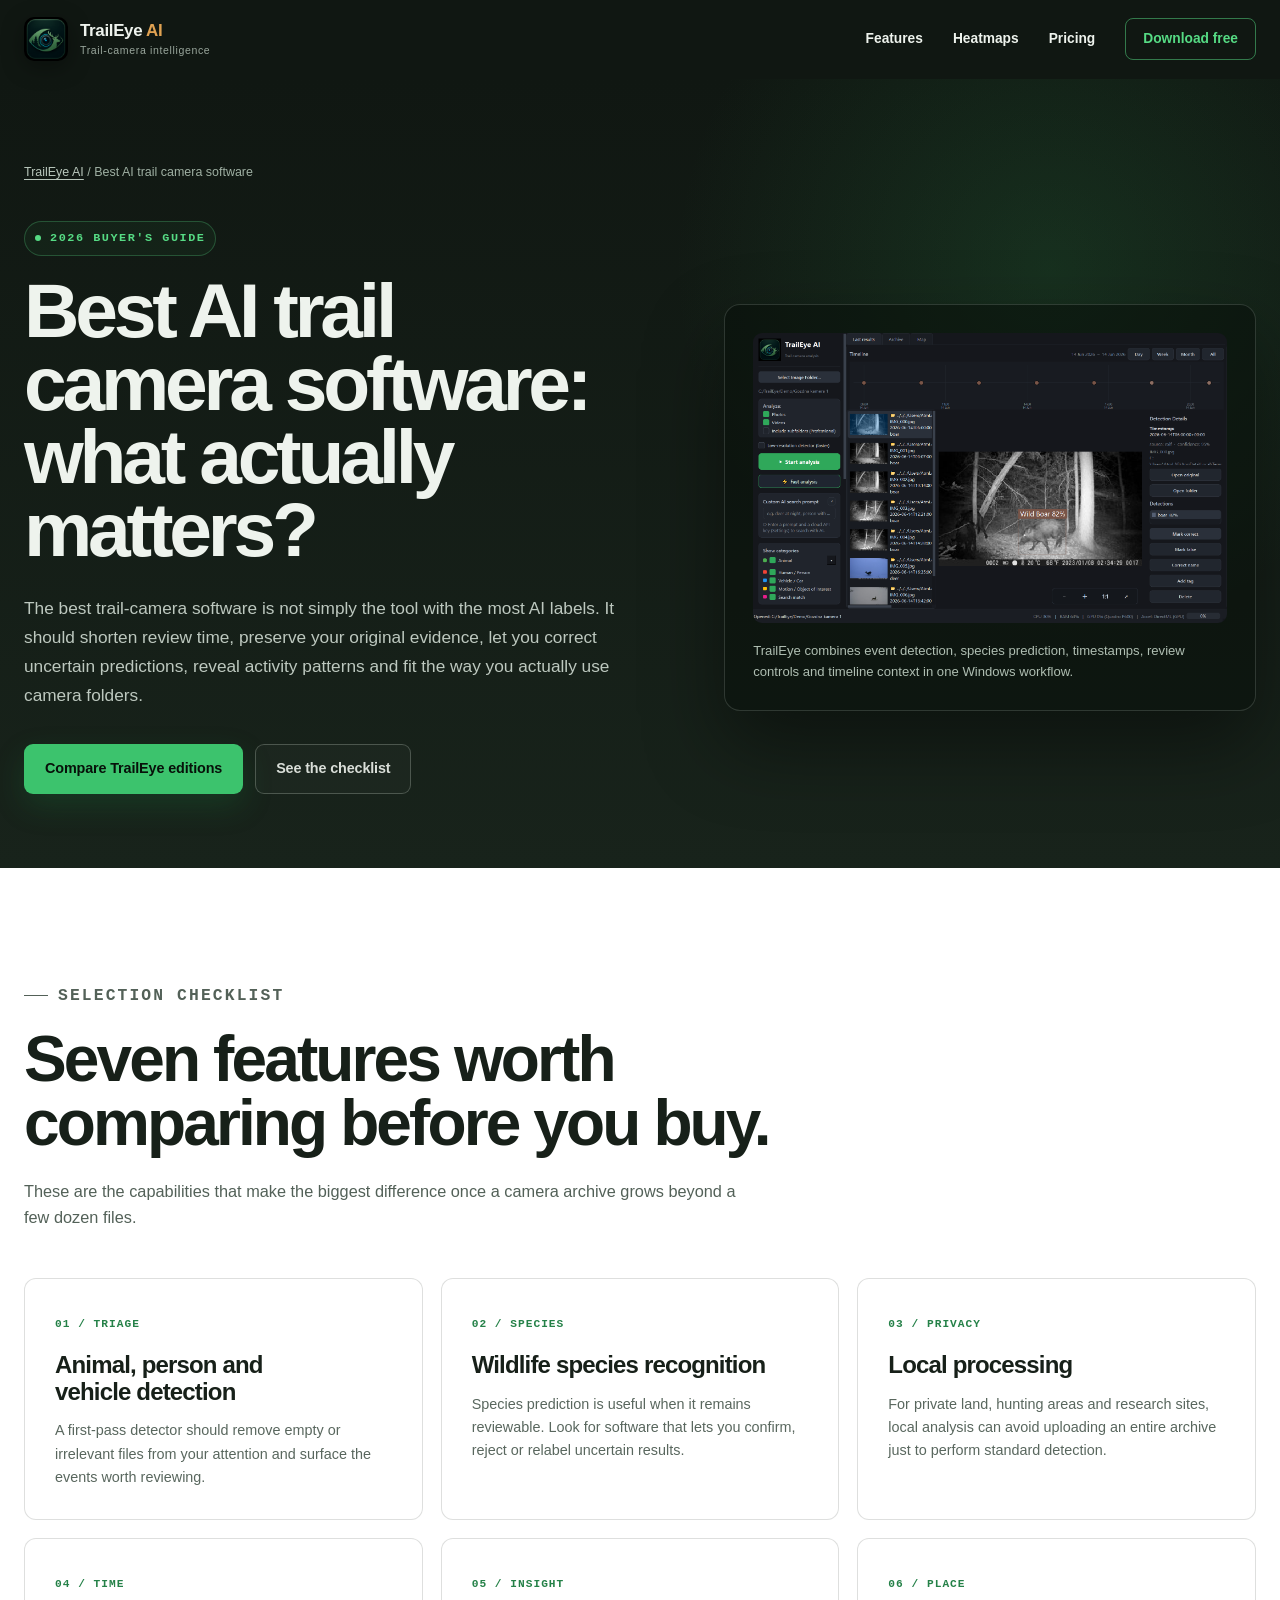
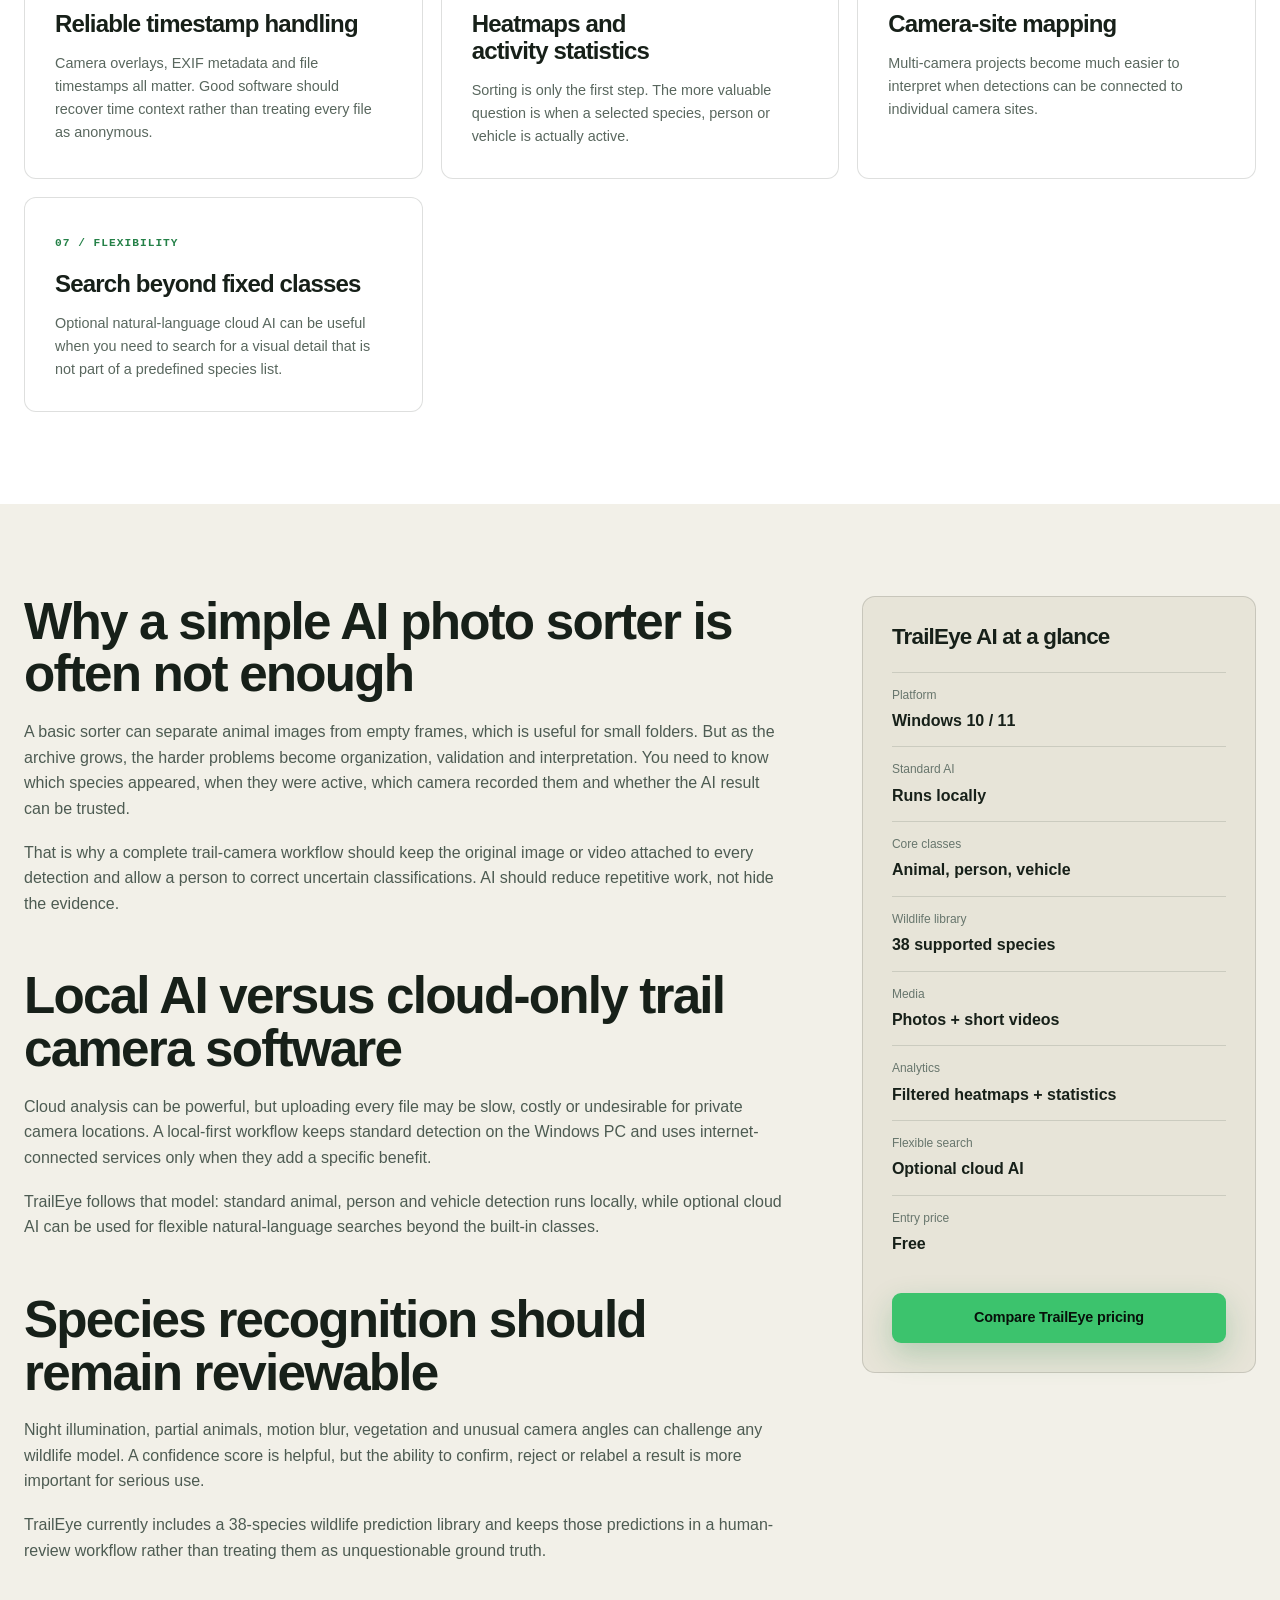
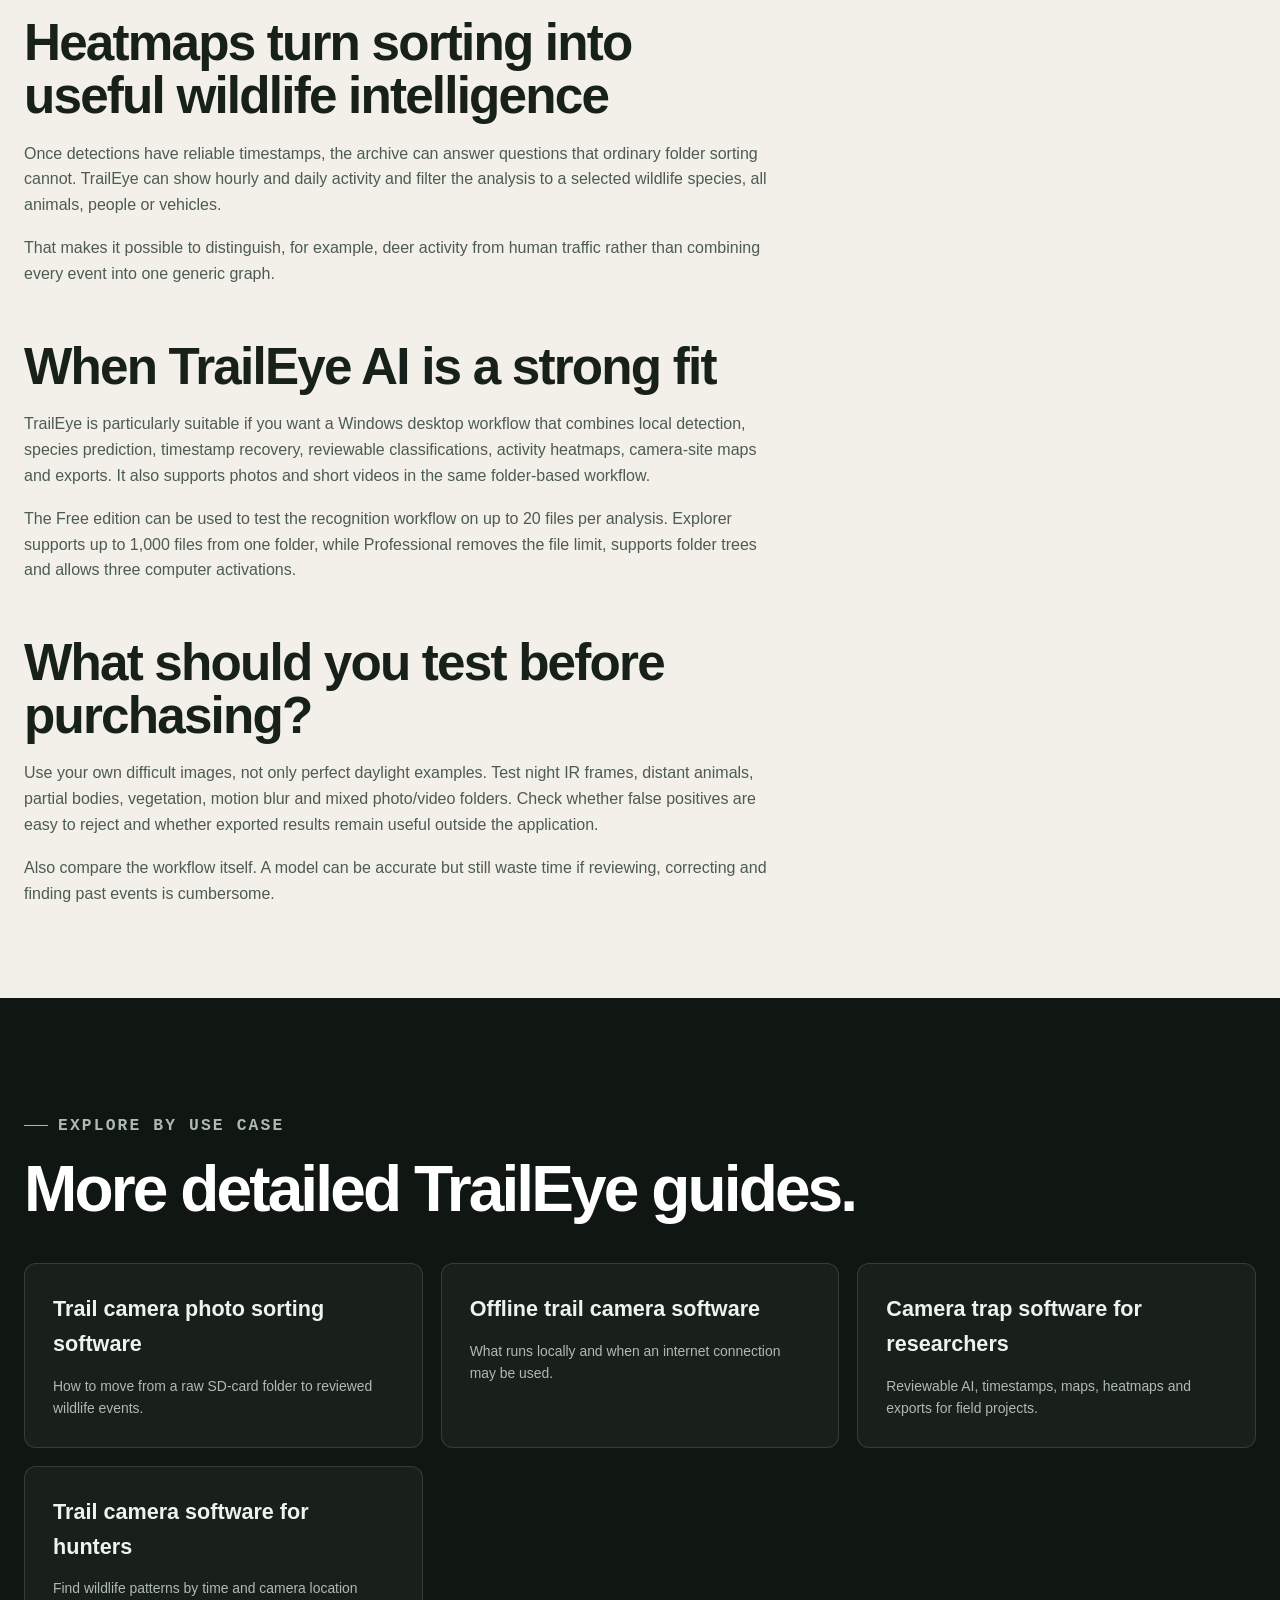
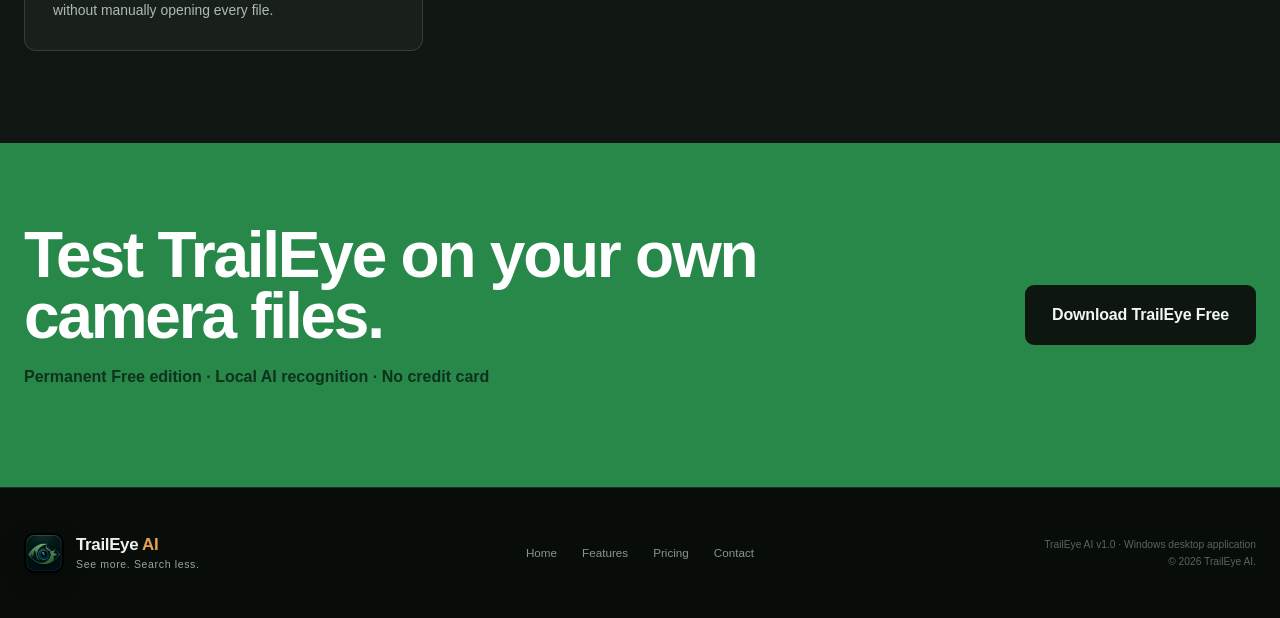
==== best-ai-trail-camera-software/index.html @ e9307e48 "Add Best AI Trail Camera Software SEO landing page" ====
<!doctype html>
<html lang="en">
<head>
  <meta charset="utf-8">
  <meta name="viewport" content="width=device-width, initial-scale=1">
  <meta name="description" content="Looking for the best AI trail camera software in 2026? Compare the features that matter: local AI sorting, wildlife species recognition, heatmaps, maps, exports and flexible cloud AI search.">
  <meta name="robots" content="index, follow, max-image-preview:large">
  <meta name="theme-color" content="#101712">
  <link rel="canonical" href="https://traileye.eu/best-ai-trail-camera-software/">
  <meta property="og:title" content="Best AI Trail Camera Software in 2026 | TrailEye AI">
  <meta property="og:description" content="A practical guide to choosing AI trail camera software for wildlife photos and videos, with local processing, species recognition, heatmaps, maps and exports.">
  <meta property="og:type" content="article">
  <meta property="og:url" content="https://traileye.eu/best-ai-trail-camera-software/">
  <meta property="og:image" content="https://traileye.eu/assets/01-hero-ai-detection.png">
  <meta name="twitter:card" content="summary_large_image">
  <title>Best AI Trail Camera Software in 2026 | TrailEye AI</title>
  <link rel="icon" href="../assets/traileye-logo.png">
  <link rel="stylesheet" href="../styles.css">
  <script src="../script.js?v=2" defer></script>
  <script type="application/ld+json">
  {
    "@context":"https://schema.org",
    "@graph":[
      {
        "@type":"Article",
        "headline":"Best AI Trail Camera Software in 2026: What to Look For",
        "description":"A practical guide to choosing AI trail camera software for wildlife photos and videos.",
        "url":"https://traileye.eu/best-ai-trail-camera-software/",
        "datePublished":"2026-08-16",
        "dateModified":"2026-08-16",
        "author":{"@type":"Organization","name":"TrailEye AI"},
        "publisher":{"@type":"Organization","name":"TrailEye AI"}
      },
      {
        "@type":"BreadcrumbList",
        "itemListElement":[
          {"@type":"ListItem","position":1,"name":"TrailEye AI","item":"https://traileye.eu/"},
          {"@type":"ListItem","position":2,"name":"Best AI trail camera software","item":"https://traileye.eu/best-ai-trail-camera-software/"}
        ]
      }
    ]
  }
  </script>
</head>
<body class="content-page">
  <a class="skip-link" href="#main">Skip to content</a>
  <header class="site-header" data-header>
    <div class="nav-shell">
      <a class="brand" href="../" aria-label="TrailEye AI home"><img src="../assets/traileye-logo.png" alt="" width="44" height="44"><span class="brand-copy"><strong>TrailEye <em>AI</em></strong><small>Trail-camera intelligence</small></span></a>
      <button class="nav-toggle" type="button" aria-expanded="false" aria-controls="primary-nav" data-nav-toggle><span></span><span></span><span></span><span class="sr-only">Open navigation</span></button>
      <nav class="primary-nav" id="primary-nav" aria-label="Primary navigation" data-nav>
        <a href="../#features">Features</a><a href="../#insights">Heatmaps</a><a href="../#pricing">Pricing</a><a class="nav-cta" href="https://github.com/atmolab1/traileyeai-website/releases/download/v1.0.0/TrailEyeAI-Setup-1.0.0.exe" download>Download free</a>
      </nav>
    </div>
  </header>

  <main class="landing-main" id="main">
    <section class="landing-hero">
      <div class="container">
        <p class="breadcrumbs"><a href="../">TrailEye AI</a> / Best AI trail camera software</p>
        <div class="landing-hero-grid">
          <div>
            <p class="eyebrow"><span>2026 buyer's guide</span></p>
            <h1>Best AI trail camera software: what actually matters?</h1>
            <p class="hero-lede">The best trail-camera software is not simply the tool with the most AI labels. It should shorten review time, preserve your original evidence, let you correct uncertain predictions, reveal activity patterns and fit the way you actually use camera folders.</p>
            <div class="hero-actions"><a class="button button-primary" href="../#pricing">Compare TrailEye editions</a><a class="button button-quiet" href="#checklist">See the checklist</a></div>
          </div>
          <div class="landing-proof"><img src="../assets/01-hero-ai-detection.png" alt="TrailEye AI detecting wildlife in a trail-camera image"><p>TrailEye combines event detection, species prediction, timestamps, review controls and timeline context in one Windows workflow.</p></div>
        </div>
      </div>
    </section>

    <section class="landing-section landing-section-white" id="checklist">
      <div class="container">
        <div class="landing-heading"><p class="kicker">Selection checklist</p><h2>Seven features worth comparing before you buy.</h2><p>These are the capabilities that make the biggest difference once a camera archive grows beyond a few dozen files.</p></div>
        <div class="landing-grid">
          <article class="landing-card"><span>01 / TRIAGE</span><h3>Animal, person and vehicle detection</h3><p>A first-pass detector should remove empty or irrelevant files from your attention and surface the events worth reviewing.</p></article>
          <article class="landing-card"><span>02 / SPECIES</span><h3>Wildlife species recognition</h3><p>Species prediction is useful when it remains reviewable. Look for software that lets you confirm, reject or relabel uncertain results.</p></article>
          <article class="landing-card"><span>03 / PRIVACY</span><h3>Local processing</h3><p>For private land, hunting areas and research sites, local analysis can avoid uploading an entire archive just to perform standard detection.</p></article>
          <article class="landing-card"><span>04 / TIME</span><h3>Reliable timestamp handling</h3><p>Camera overlays, EXIF metadata and file timestamps all matter. Good software should recover time context rather than treating every file as anonymous.</p></article>
          <article class="landing-card"><span>05 / INSIGHT</span><h3>Heatmaps and activity statistics</h3><p>Sorting is only the first step. The more valuable question is when a selected species, person or vehicle is actually active.</p></article>
          <article class="landing-card"><span>06 / PLACE</span><h3>Camera-site mapping</h3><p>Multi-camera projects become much easier to interpret when detections can be connected to individual camera sites.</p></article>
          <article class="landing-card"><span>07 / FLEXIBILITY</span><h3>Search beyond fixed classes</h3><p>Optional natural-language cloud AI can be useful when you need to search for a visual detail that is not part of a predefined species list.</p></article>
        </div>
      </div>
    </section>

    <section class="landing-section">
      <div class="container content-columns">
        <article class="prose">
          <h2>Why a simple AI photo sorter is often not enough</h2>
          <p>A basic sorter can separate animal images from empty frames, which is useful for small folders. But as the archive grows, the harder problems become organization, validation and interpretation. You need to know which species appeared, when they were active, which camera recorded them and whether the AI result can be trusted.</p>
          <p>That is why a complete trail-camera workflow should keep the original image or video attached to every detection and allow a person to correct uncertain classifications. AI should reduce repetitive work, not hide the evidence.</p>

          <h2>Local AI versus cloud-only trail camera software</h2>
          <p>Cloud analysis can be powerful, but uploading every file may be slow, costly or undesirable for private camera locations. A local-first workflow keeps standard detection on the Windows PC and uses internet-connected services only when they add a specific benefit.</p>
          <p>TrailEye follows that model: standard animal, person and vehicle detection runs locally, while optional cloud AI can be used for flexible natural-language searches beyond the built-in classes.</p>

          <h2>Species recognition should remain reviewable</h2>
          <p>Night illumination, partial animals, motion blur, vegetation and unusual camera angles can challenge any wildlife model. A confidence score is helpful, but the ability to confirm, reject or relabel a result is more important for serious use.</p>
          <p>TrailEye currently includes a 38-species wildlife prediction library and keeps those predictions in a human-review workflow rather than treating them as unquestionable ground truth.</p>

          <h2>Heatmaps turn sorting into useful wildlife intelligence</h2>
          <p>Once detections have reliable timestamps, the archive can answer questions that ordinary folder sorting cannot. TrailEye can show hourly and daily activity and filter the analysis to a selected wildlife species, all animals, people or vehicles.</p>
          <p>That makes it possible to distinguish, for example, deer activity from human traffic rather than combining every event into one generic graph.</p>

          <h2>When TrailEye AI is a strong fit</h2>
          <p>TrailEye is particularly suitable if you want a Windows desktop workflow that combines local detection, species prediction, timestamp recovery, reviewable classifications, activity heatmaps, camera-site maps and exports. It also supports photos and short videos in the same folder-based workflow.</p>
          <p>The Free edition can be used to test the recognition workflow on up to 20 files per analysis. Explorer supports up to 1,000 files from one folder, while Professional removes the file limit, supports folder trees and allows three computer activations.</p>

          <h2>What should you test before purchasing?</h2>
          <p>Use your own difficult images, not only perfect daylight examples. Test night IR frames, distant animals, partial bodies, vegetation, motion blur and mixed photo/video folders. Check whether false positives are easy to reject and whether exported results remain useful outside the application.</p>
          <p>Also compare the workflow itself. A model can be accurate but still waste time if reviewing, correcting and finding past events is cumbersome.</p>
        </article>

        <aside class="side-facts" aria-label="TrailEye AI quick comparison">
          <h2>TrailEye AI at a glance</h2>
          <dl>
            <div><dt>Platform</dt><dd>Windows 10 / 11</dd></div>
            <div><dt>Standard AI</dt><dd>Runs locally</dd></div>
            <div><dt>Core classes</dt><dd>Animal, person, vehicle</dd></div>
            <div><dt>Wildlife library</dt><dd>38 supported species</dd></div>
            <div><dt>Media</dt><dd>Photos + short videos</dd></div>
            <div><dt>Analytics</dt><dd>Filtered heatmaps + statistics</dd></div>
            <div><dt>Flexible search</dt><dd>Optional cloud AI</dd></div>
            <div><dt>Entry price</dt><dd>Free</dd></div>
          </dl>
          <a class="button button-primary" href="../#pricing">Compare TrailEye pricing</a>
        </aside>
      </div>
    </section>

    <section class="landing-section landing-section-dark">
      <div class="container">
        <div class="landing-heading"><p class="kicker">Explore by use case</p><h2>More detailed TrailEye guides.</h2></div>
        <div class="related-pages">
          <a href="../trail-camera-photo-sorting-software/"><strong>Trail camera photo sorting software</strong><span>How to move from a raw SD-card folder to reviewed wildlife events.</span></a>
          <a href="../offline-trail-camera-software/"><strong>Offline trail camera software</strong><span>What runs locally and when an internet connection may be used.</span></a>
          <a href="../camera-trap-software-for-researchers/"><strong>Camera trap software for researchers</strong><span>Reviewable AI, timestamps, maps, heatmaps and exports for field projects.</span></a>
          <a href="../trail-camera-software-for-hunters/"><strong>Trail camera software for hunters</strong><span>Find wildlife patterns by time and camera location without manually opening every file.</span></a>
        </div>
      </div>
    </section>

    <section class="landing-cta"><div class="container landing-cta-grid"><div><h2>Test TrailEye on your own camera files.</h2><p>Permanent Free edition · Local AI recognition · No credit card</p></div><a class="button button-large" href="https://github.com/atmolab1/traileyeai-website/releases/download/v1.0.0/TrailEyeAI-Setup-1.0.0.exe" download>Download TrailEye Free</a></div></section>
  </main>

  <footer class="site-footer"><div class="container footer-grid"><a class="brand footer-brand" href="../" aria-label="TrailEye AI home"><img src="../assets/traileye-logo.png" alt="" width="40" height="40"><span class="brand-copy"><strong>TrailEye <em>AI</em></strong><small>See more. Search less.</small></span></a><div class="footer-links"><a href="../">Home</a><a href="../#features">Features</a><a href="../#pricing">Pricing</a><a href="mailto:provreme@gmail.com">Contact</a></div><p class="footer-meta">TrailEye AI v1.0 · Windows desktop application<br>© <span data-year></span> TrailEye AI.</p></div></footer>
</body>
</html>
---- styles.css ----
/* TrailEye AI marketing site — isolated from the desktop application. */
:root {
  --ink: #eef1e9;
  --ink-strong: #ffffff;
  --muted: #9ca89f;
  --muted-2: #748078;
  --bg: #0d120f;
  --bg-deep: #080c0a;
  --surface: #131a15;
  --surface-2: #18211b;
  --surface-3: #202a23;
  --line: rgba(225, 236, 226, .13);
  --line-strong: rgba(225, 236, 226, .24);
  --green: #3cc36d;
  --green-bright: #56db84;
  --green-dark: #1d7d44;
  --moss: #6e8f6d;
  --earth: #b77853;
  --amber: #e0a252;
  --paper: #e8e3d3;
  --danger: #e66f5d;
  --display: "Bahnschrift", "Arial Narrow", "Segoe UI Variable Display", sans-serif;
  --body: "Segoe UI Variable Text", "Segoe UI", Arial, sans-serif;
  --mono: "Cascadia Mono", "Consolas", monospace;
  --radius-sm: 8px;
  --radius: 14px;
  --radius-lg: 24px;
  --shadow-small: 0 12px 30px rgba(0, 0, 0, .22);
  --shadow-large: 0 34px 80px rgba(0, 0, 0, .42);
  --container: 1240px;
  color-scheme: dark;
}

* { box-sizing: border-box; }
html { scroll-behavior: smooth; }
body {
  margin: 0;
  background: var(--bg);
  color: var(--ink);
  font-family: var(--body);
  line-height: 1.6;
  text-rendering: optimizeLegibility;
  -webkit-font-smoothing: antialiased;
  overflow-x: hidden;
}
body.nav-open { overflow: hidden; }
img { display: block; max-width: 100%; }
a { color: inherit; text-decoration: none; }
button, input, select { font: inherit; }
button { color: inherit; }
::selection { background: var(--green); color: #07100a; }

.sr-only {
  position: absolute;
  width: 1px;
  height: 1px;
  padding: 0;
  margin: -1px;
  overflow: hidden;
  clip: rect(0, 0, 0, 0);
  white-space: nowrap;
  border: 0;
}
.skip-link {
  position: fixed;
  z-index: 1000;
  top: 12px;
  left: 12px;
  padding: 10px 14px;
  background: var(--paper);
  color: #111;
  transform: translateY(-160%);
  transition: transform .2s ease;
}
.skip-link:focus { transform: translateY(0); }

.container {
  width: min(calc(100% - 48px), var(--container));
  margin-inline: auto;
}
.section { padding: 132px 0; }
.kicker,
.eyebrow {
  margin: 0 0 18px;
  color: var(--green-bright);
  font-family: var(--mono);
  font-size: .74rem;
  font-weight: 700;
  letter-spacing: .13em;
  text-transform: uppercase;
}
.kicker::before {
  content: "";
  display: inline-block;
  width: 24px;
  height: 1px;
  margin: 0 10px 4px 0;
  background: currentColor;
}
h1, h2, h3, p { text-wrap: pretty; }
h1, h2, h3 {
  margin: 0;
  font-family: var(--display);
  line-height: 1.02;
  letter-spacing: -.035em;
}
h2 {
  color: var(--ink-strong);
  font-size: clamp(2.45rem, 5.2vw, 5.1rem);
  font-weight: 620;
}
h3 { color: var(--ink-strong); }

.signal-bar {
  position: relative;
  z-index: 60;
  display: flex;
  min-height: 34px;
  align-items: center;
  justify-content: center;
  gap: 12px;
  padding: 6px 20px;
  border-bottom: 1px solid rgba(255, 255, 255, .05);
  background: #080d0a;
  color: #9cab9f;
  font-family: var(--mono);
  font-size: .66rem;
  letter-spacing: .06em;
  text-transform: uppercase;
}
.signal-dot {
  width: 6px;
  height: 6px;
  border-radius: 50%;
  background: var(--green);
  box-shadow: 0 0 0 4px rgba(60, 195, 109, .11);
}
.signal-separator { color: #3c4840; }

.site-header {
  position: sticky;
  z-index: 50;
  top: 0;
  border-bottom: 1px solid transparent;
  background: rgba(13, 18, 15, .82);
  backdrop-filter: blur(16px);
  transition: border-color .25s ease, box-shadow .25s ease;
}
.site-header.is-scrolled {
  border-color: var(--line);
  box-shadow: 0 10px 30px rgba(0, 0, 0, .22);
}
.nav-shell {
  display: flex;
  width: min(calc(100% - 48px), var(--container));
  min-height: 78px;
  align-items: center;
  justify-content: space-between;
  margin-inline: auto;
}
.brand { display: inline-flex; align-items: center; gap: 12px; }
.brand img { border-radius: 10px; box-shadow: 0 6px 22px rgba(0, 0, 0, .35); }
.brand-copy { display: grid; line-height: 1.05; }
.brand-copy strong {
  color: #f9fbf7;
  font-family: var(--display);
  font-size: 1.06rem;
  letter-spacing: -.02em;
}
.brand-copy strong em { color: var(--amber); font-style: normal; }
.brand-copy small {
  margin-top: 5px;
  color: var(--muted-2);
  font-size: .66rem;
  letter-spacing: .06em;
}
.primary-nav { display: flex; align-items: center; gap: 30px; }
.primary-nav > a {
  color: #c7d0c8;
  font-size: .86rem;
  font-weight: 600;
  transition: color .2s ease;
}
.primary-nav > a:hover { color: #fff; }
.primary-nav .nav-cta {
  min-height: 42px;
  display: inline-flex;
  align-items: center;
  padding: 0 17px;
  border: 1px solid rgba(86, 219, 132, .5);
  border-radius: var(--radius-sm);
  color: var(--green-bright);
}
.primary-nav .nav-cta:hover { background: var(--green); color: #07100a; }
.nav-toggle { display: none; }

.hero {
  position: relative;
  isolation: isolate;
  min-height: 900px;
  padding: 112px 0 52px;
  overflow: hidden;
  background:
    radial-gradient(circle at 77% 34%, rgba(38, 87, 53, .26), transparent 32%),
    linear-gradient(180deg, #101712 0%, var(--bg) 78%);
}
.hero::after {
  content: "";
  position: absolute;
  z-index: -2;
  inset: auto -15vw -35vw;
  height: 52vw;
  min-height: 620px;
  background: #111914;
  transform: rotate(-5deg);
}
.hero-contours,
.closing-contours {
  position: absolute;
  z-index: -1;
  inset: 0;
  opacity: .18;
  background-image:
    repeating-radial-gradient(ellipse at 82% 40%, transparent 0 28px, rgba(148, 177, 148, .25) 30px, transparent 32px 52px);
  mask-image: linear-gradient(90deg, transparent 14%, #000 60%, transparent 100%);
  pointer-events: none;
}
.hero-grid {
  display: grid;
  grid-template-columns: minmax(440px, .85fr) minmax(560px, 1.15fr);
  align-items: center;
  gap: 70px;
}
.eyebrow span {
  display: inline-flex;
  align-items: center;
  gap: 9px;
  padding: 7px 10px;
  border: 1px solid rgba(86, 219, 132, .27);
  border-radius: 100px;
  background: rgba(44, 101, 60, .13);
}
.eyebrow span::before {
  content: "";
  width: 6px;
  height: 6px;
  border-radius: 50%;
  background: var(--green-bright);
}
.hero h1 {
  color: #f2f4ed;
  font-size: clamp(4rem, 7.1vw, 7.4rem);
  font-weight: 580;
  line-height: .89;
  letter-spacing: -.065em;
}
.hero h1 i { color: var(--paper); font-family: Georgia, "Times New Roman", serif; font-weight: 400; }
.hero-lede {
  max-width: 650px;
  margin: 34px 0 0;
  color: #b7c1b9;
  font-size: clamp(1.03rem, 1.5vw, 1.25rem);
  line-height: 1.68;
}
.hero-actions { display: flex; flex-wrap: wrap; gap: 12px; margin-top: 34px; }
.button {
  position: relative;
  display: inline-flex;
  min-height: 50px;
  align-items: center;
  justify-content: center;
  gap: 10px;
  padding: 0 20px;
  border: 1px solid transparent;
  border-radius: 9px;
  font-size: .9rem;
  font-weight: 750;
  letter-spacing: -.01em;
  transition: transform .2s ease, background-color .2s ease, border-color .2s ease, color .2s ease, box-shadow .2s ease;
}
.button:hover { transform: translateY(-2px); }
.button:focus-visible,
.primary-nav a:focus-visible,
.product-shot:focus-visible,
.tab-rail button:focus-visible,
.panel-media button:focus-visible,
.text-action:focus-visible,
summary:focus-visible,
.lightbox-close:focus-visible {
  outline: 3px solid rgba(86, 219, 132, .38);
  outline-offset: 3px;
}
.button svg { width: 16px; fill: currentColor; }
.button-primary {
  background: var(--green);
  color: #07110a;
  box-shadow: 0 12px 30px rgba(26, 128, 61, .24);
}
.button-primary:hover { background: var(--green-bright); box-shadow: 0 16px 36px rgba(26, 128, 61, .31); }
.button-quiet { border-color: var(--line-strong); color: #d9ded8; background: rgba(255, 255, 255, .025); }
.button-quiet:hover, .button-outline:hover { border-color: rgba(86, 219, 132, .6); color: var(--green-bright); background: rgba(60, 195, 109, .06); }
.button-outline { width: 100%; border-color: var(--line-strong); color: #e5e9e4; background: transparent; }
.button-large { min-height: 60px; padding-inline: 26px; font-size: 1rem; }
.hero-note { margin: 13px 0 0; color: var(--muted-2); font-size: .78rem; }
.hero-facts {
  display: flex;
  gap: 0;
  margin: 50px 0 0;
}
.hero-facts > div {
  min-width: 145px;
  padding-right: 26px;
  margin-right: 26px;
  border-right: 1px solid var(--line);
}
.hero-facts > div:last-child { border-right: 0; }
.hero-facts dt { color: var(--ink-strong); font-family: var(--display); font-size: 1.16rem; font-weight: 670; letter-spacing: -.02em; }
.hero-facts dd { margin: 3px 0 0; color: var(--muted-2); font-size: .72rem; }

.hero-product { position: relative; margin-right: -8vw; perspective: 1400px; }
.product-frame {
  position: relative;
  width: min(880px, 62vw);
  overflow: hidden;
  border: 1px solid rgba(211, 226, 214, .18);
  border-radius: 18px;
  background: #11151a;
  box-shadow: var(--shadow-large);
  transform: rotateY(-4deg) rotateX(1.2deg);
  transform-origin: left center;
}
.frame-bar {
  display: flex;
  height: 46px;
  align-items: center;
  justify-content: space-between;
  padding: 0 15px;
  border-bottom: 1px solid #293029;
  background: #171c18;
}
.frame-title { display: flex; align-items: center; gap: 8px; color: #cdd6ce; font-family: var(--display); font-size: .72rem; font-weight: 650; }
.frame-title img { width: 23px; height: 23px; border-radius: 5px; }
.window-controls { display: flex; gap: 8px; }
.window-controls span { width: 9px; height: 9px; border-radius: 50%; background: #3b443d; }
.window-controls span:first-child { background: #aa6c48; }
.product-shot { display: block; width: 100%; padding: 0; border: 0; background: transparent; cursor: zoom-in; }
.product-shot img { width: 100%; }
.scan-line {
  position: absolute;
  z-index: 2;
  top: 46px;
  left: 0;
  right: 0;
  height: 1px;
  background: rgba(86, 219, 132, .72);
  box-shadow: 0 0 22px 2px rgba(86, 219, 132, .25);
  animation: scan 6s ease-in-out infinite;
  pointer-events: none;
}
@keyframes scan { 0%, 15% { transform: translateY(0); opacity: 0; } 22% { opacity: 1; } 75% { transform: translateY(33vw); opacity: .8; } 90%, 100% { transform: translateY(36vw); opacity: 0; } }
.field-tag {
  position: absolute;
  z-index: 4;
  display: grid;
  min-width: 190px;
  padding: 13px 15px 13px 42px;
  border: 1px solid rgba(226, 234, 226, .16);
  border-radius: 11px;
  background: rgba(17, 24, 19, .94);
  box-shadow: var(--shadow-small);
  backdrop-filter: blur(10px);
}
.field-tag strong { color: #f6f8f4; font-size: .78rem; line-height: 1.2; }
.field-tag small { margin-top: 3px; color: #7e8c82; font-family: var(--mono); font-size: .58rem; text-transform: uppercase; }
.field-tag-local { top: 16%; left: -35px; }
.field-tag-detection { left: 56%; bottom: -24px; }
.tag-pulse,
.animal-mark { position: absolute; top: 20px; left: 17px; width: 10px; height: 10px; border-radius: 50%; background: var(--green); }
.tag-pulse::after { content: ""; position: absolute; inset: -5px; border: 1px solid rgba(86, 219, 132, .45); border-radius: 50%; animation: pulse 2s ease-out infinite; }
@keyframes pulse { 0% { transform: scale(.5); opacity: 0; } 35% { opacity: 1; } 100% { transform: scale(1.6); opacity: 0; } }
.animal-mark { border-radius: 2px; background: var(--earth); transform: rotate(45deg); }
.utility-strip {
  display: flex;
  align-items: center;
  gap: 34px;
  margin-top: 115px;
  padding: 25px 0;
  border-top: 1px solid var(--line);
  border-bottom: 1px solid var(--line);
}
.utility-strip > span { color: var(--muted-2); font-family: var(--mono); font-size: .65rem; letter-spacing: .12em; text-transform: uppercase; }
.utility-strip ul { display: flex; flex: 1; justify-content: space-between; gap: 20px; margin: 0; padding: 0; list-style: none; }
.utility-strip li { color: #b8c2ba; font-size: .8rem; font-weight: 650; }

.problem-section { padding-top: 155px; background: #111914; }
.problem-grid { display: grid; grid-template-columns: 1.3fr .7fr; gap: 110px; align-items: end; }
.problem-section h2 { max-width: 800px; font-size: clamp(2.8rem, 5.1vw, 5.2rem); }
.problem-copy { padding-bottom: 5px; }
.problem-copy p { margin: 0; color: #9faa9f; font-size: 1.05rem; }
.problem-copy .problem-answer { margin-top: 25px; padding-top: 25px; border-top: 1px solid var(--line); }
.problem-answer strong { color: var(--paper); }

.workflow { background: #111914; }
.section-intro { display: grid; grid-template-columns: 1fr .55fr; column-gap: 80px; align-items: end; }
.section-intro .kicker { grid-column: 1 / -1; }
.section-intro h2 { max-width: 850px; }
.section-intro > p:last-child { margin: 0 0 8px; color: var(--muted); font-size: 1rem; }
.workflow-list { display: grid; grid-template-columns: repeat(3, 1fr); margin: 85px 0 0; padding: 0; border-top: 1px solid var(--line-strong); list-style: none; }
.workflow-step { position: relative; min-width: 0; padding: 26px 35px 0 0; border-right: 1px solid var(--line); }
.workflow-step + .workflow-step { padding-left: 35px; }
.workflow-step:last-child { border-right: 0; padding-right: 0; }
.step-index { color: var(--green-bright); font-family: var(--mono); font-size: .7rem; letter-spacing: .12em; }
.step-visual {
  position: relative;
  display: grid;
  height: 220px;
  place-items: center;
  margin: 25px 0 30px;
  overflow: hidden;
  border: 1px solid var(--line);
  border-radius: var(--radius);
  background: #0d130f;
}
.step-visual::after { content: ""; position: absolute; inset: 0; background-image: linear-gradient(rgba(255,255,255,.025) 1px, transparent 1px), linear-gradient(90deg, rgba(255,255,255,.025) 1px, transparent 1px); background-size: 24px 24px; pointer-events: none; }
.step-copy h3 { font-size: 1.55rem; font-weight: 620; }
.step-copy p { margin: 13px 0 0; color: var(--muted); font-size: .92rem; }
.folder-visual > div { position: absolute; }
.folder-back { width: 132px; height: 87px; border: 1px solid #49644f; border-radius: 7px 12px 8px 8px; background: #1b2b20; transform: translateY(4px); }
.folder-back::before { content: ""; position: absolute; top: -18px; left: -1px; width: 58px; height: 25px; border: 1px solid #49644f; border-bottom: 0; border-radius: 6px 8px 0 0; background: #1b2b20; }
.folder-front { bottom: 54px; width: 145px; height: 78px; border: 1px solid #6c875f; border-radius: 8px; background: #253b2b; transform: skewX(-5deg); box-shadow: 0 16px 25px rgba(0,0,0,.32); }
.folder-files { display: flex; z-index: 1; gap: 4px; transform: translateY(-6px); }
.folder-files span { width: 34px; height: 49px; border: 1px solid #66766a; border-radius: 2px; background: #222b24; transform: rotate(-5deg); }
.folder-files span:nth-child(2) { transform: translateY(-8px); }
.scan-card { position: relative; width: 150px; height: 105px; border: 1px solid #405047; background: linear-gradient(145deg, #263028, #121814); box-shadow: 0 14px 28px rgba(0,0,0,.3); }
.scan-card::after { content: ""; position: absolute; inset: 20px 32px 18px 44px; border-radius: 48% 54% 42% 46%; background: #5d675f; filter: blur(5px); }
.scan-box { position: absolute; z-index: 2; right: 22px; bottom: 14px; width: 65px; height: 48px; border: 1px solid var(--earth); }
.scan-beam { position: absolute; z-index: 3; left: 0; right: 0; top: 30px; height: 1px; background: var(--green-bright); box-shadow: 0 0 12px var(--green); animation: mini-scan 2.7s ease-in-out infinite alternate; }
@keyframes mini-scan { to { transform: translateY(60px); } }
.scan-label { position: absolute; right: 28px; bottom: 24px; padding: 4px 6px; border: 1px solid rgba(86,219,132,.4); color: var(--green-bright); font-family: var(--mono); font-size: .54rem; letter-spacing: .08em; }
.review-visual { align-content: center; gap: 9px; padding: 28px; }
.review-row { position: relative; z-index: 1; display: grid; width: 100%; grid-template-columns: 30px 1fr 25px; align-items: center; gap: 10px; padding: 8px 10px; border: 1px solid #263329; border-radius: 6px; background: #141c17; }
.review-row > span { width: 30px; height: 22px; background: #3b453d; }
.review-row b { color: #bdc7be; font-size: .68rem; }
.review-row i { color: var(--green-bright); font-style: normal; }

.showcase { background: #e7e4d8; color: #172019; }
.showcase .kicker { color: #237b42; }
.showcase h2, .showcase h3 { color: #101712; }
.showcase-heading { display: grid; grid-template-columns: 1fr 410px; gap: 80px; align-items: end; }
.showcase-heading > p { margin: 0 0 8px; color: #526057; font-size: 1rem; }
.product-tabs { margin-top: 74px; }
.tab-rail { display: grid; grid-template-columns: repeat(4, 1fr); border-top: 1px solid rgba(16, 23, 18, .25); border-bottom: 1px solid rgba(16, 23, 18, .25); }
.tab-rail button { position: relative; display: grid; min-height: 116px; padding: 18px 22px; border: 0; border-right: 1px solid rgba(16,23,18,.15); background: transparent; color: #526057; text-align: left; cursor: pointer; transition: color .2s ease, background-color .2s ease; }
.tab-rail button:last-child { border-right: 0; }
.tab-rail button:hover { background: rgba(16,23,18,.035); }
.tab-rail button[aria-selected="true"] { color: #101712; background: rgba(255,255,255,.33); }
.tab-rail button[aria-selected="true"]::after { content: ""; position: absolute; left: 0; right: 0; bottom: -1px; height: 3px; background: #27884a; }
.tab-rail button > span { color: #68756c; font-family: var(--mono); font-size: .61rem; }
.tab-rail button strong { margin-top: 8px; font-family: var(--display); font-size: 1rem; }
.tab-rail button small { margin-top: 2px; font-size: .71rem; }
.tab-panel { display: grid; grid-template-columns: minmax(0, 1.55fr) minmax(320px, .45fr); gap: 56px; align-items: center; padding-top: 54px; animation: panel-in .35s ease both; }
.tab-panel[hidden] { display: none; }
@keyframes panel-in { from { opacity: 0; transform: translateY(9px); } to { opacity: 1; transform: none; } }
.panel-media { position: relative; min-width: 0; overflow: hidden; border: 1px solid rgba(16, 23, 18, .18); border-radius: 10px; background: #11151a; box-shadow: 0 28px 65px rgba(32, 42, 34, .22); }
.panel-media::before { content: "LIVE PRODUCT"; position: absolute; z-index: 2; top: 12px; right: 12px; padding: 5px 7px; border-radius: 3px; background: rgba(10,15,12,.84); color: #a6b5a9; font-family: var(--mono); font-size: .51rem; letter-spacing: .1em; pointer-events: none; }
.panel-media button { display: block; width: 100%; padding: 0; border: 0; background: transparent; cursor: zoom-in; }
.panel-media img { width: 100%; }
.portrait-media { max-height: 650px; }
.portrait-media img { max-height: 650px; object-fit: cover; object-position: top; }
.insights-media img { aspect-ratio: 1.09 / 1; object-fit: cover; object-position: top; }
.panel-number { margin: 0 0 20px; color: #237b42; font-family: var(--mono); font-size: .67rem; font-weight: 700; letter-spacing: .1em; text-transform: uppercase; }
.panel-copy h3 { font-size: clamp(2rem, 3vw, 3.3rem); font-weight: 620; }
.panel-copy > p:not(.panel-number) { margin: 23px 0 0; color: #526057; font-size: .95rem; }
.check-list { margin: 26px 0 0; padding: 0; border-top: 1px solid rgba(16,23,18,.18); list-style: none; }
.check-list li { position: relative; padding: 12px 0 12px 23px; border-bottom: 1px solid rgba(16,23,18,.12); color: #28352c; font-size: .8rem; font-weight: 650; }
.check-list li::before { content: "✓"; position: absolute; left: 1px; color: #258148; }

.privacy { position: relative; overflow: hidden; background: #09100c; }
.privacy-noise { position: absolute; inset: 0; opacity: .14; background-image: linear-gradient(rgba(86,219,132,.05) 1px, transparent 1px), linear-gradient(90deg, rgba(86,219,132,.05) 1px, transparent 1px); background-size: 46px 46px; mask-image: radial-gradient(circle at 30% 50%, #000, transparent 55%); }
.privacy-grid { position: relative; display: grid; grid-template-columns: .9fr 1.1fr; gap: 130px; align-items: center; }
.privacy-visual { position: relative; display: grid; min-height: 580px; place-items: center; }
.local-core { position: relative; z-index: 2; display: grid; width: 325px; height: 325px; place-items: center; border: 1px solid rgba(86,219,132,.22); border-radius: 50%; background: #0c1510; box-shadow: inset 0 0 75px rgba(42,120,64,.15), 0 35px 75px rgba(0,0,0,.35); }
.local-core img { width: 150px; border-radius: 24px; }
.core-rings, .core-rings span { position: absolute; inset: 0; border: 1px solid rgba(86,219,132,.14); border-radius: 50%; }
.core-rings span:nth-child(1) { inset: -35px; }
.core-rings span:nth-child(2) { inset: -77px; border-style: dashed; animation: spin 30s linear infinite; }
.core-rings span:nth-child(3) { inset: 52px; border-color: rgba(86,219,132,.24); }
@keyframes spin { to { transform: rotate(360deg); } }
.core-label { position: absolute; bottom: 28px; display: flex; align-items: center; gap: 7px; color: #8ca794; font-family: var(--mono); font-size: .58rem; letter-spacing: .1em; }
.core-label span { width: 6px; height: 6px; border-radius: 50%; background: var(--green); }
.privacy-path { position: absolute; z-index: 3; display: flex; align-items: center; gap: 10px; color: #8b9a8e; font-family: var(--mono); font-size: .58rem; letter-spacing: .08em; text-transform: uppercase; }
.privacy-path i { display: block; width: 68px; height: 1px; background: var(--green-dark); }
.privacy-path-in { left: -15px; top: 48%; }
.privacy-path-out { right: -5px; top: 48%; }
.blocked-cloud { position: absolute; z-index: 4; right: 10px; bottom: 17px; display: flex; align-items: center; gap: 11px; padding: 10px 12px; border: 1px solid rgba(230,111,93,.2); border-radius: 8px; background: #111813; color: #a49f96; font-size: .65rem; }
.blocked-cloud svg { width: 30px; fill: none; stroke: var(--danger); stroke-width: 2.2; stroke-linecap: round; }
.privacy-copy h2 { font-size: clamp(3rem, 5.4vw, 5.7rem); }
.privacy-copy > p:not(.kicker) { max-width: 650px; margin: 30px 0 0; color: #9eaaa0; font-size: 1.05rem; }
.privacy-points { margin-top: 42px; border-top: 1px solid var(--line); }
.privacy-points > div { display: grid; grid-template-columns: 170px 1fr; gap: 25px; padding: 20px 0; border-bottom: 1px solid var(--line); }
.privacy-points strong { color: #edf1eb; font-family: var(--display); font-size: .95rem; }
.privacy-points span { color: #829087; font-size: .8rem; }

.capabilities { background: #121a15; }

.wildlife-gallery { overflow: hidden; background: #0b120e; }
.wildlife-heading { display: grid; grid-template-columns: 1.15fr .85fr; gap: 110px; align-items: end; margin-bottom: 58px; }
.wildlife-heading h2 { max-width: 820px; font-size: clamp(3rem, 5vw, 5.6rem); }
.wildlife-heading > p { max-width: 590px; margin: 0 0 8px; color: #9ba89e; font-size: 1rem; }
.wildlife-grid { display: grid; height: 680px; grid-template-columns: 1.35fr .65fr; grid-template-rows: repeat(2, minmax(0, 1fr)); gap: 16px; }
.wildlife-card { min-width: 0; margin: 0; overflow: hidden; border: 1px solid var(--line); border-radius: 12px; background: #111914; }
.wildlife-card-wide { grid-row: 1 / 3; }
.wildlife-card button { position: relative; display: block; width: 100%; height: 100%; min-height: 290px; padding: 0; overflow: hidden; border: 0; background: #111914; color: #fff; text-align: left; cursor: zoom-in; }
.wildlife-card img { width: 100%; height: 100%; object-fit: cover; filter: saturate(.82) contrast(1.04); transition: transform .7s cubic-bezier(.2,.7,.2,1), filter .4s ease; }
.wildlife-card button:hover img { transform: scale(1.035); filter: saturate(1) contrast(1.02); }
.wildlife-card button::after { content: ""; position: absolute; inset: 30% 0 0; background: linear-gradient(transparent, rgba(5,9,6,.88)); pointer-events: none; }
.wildlife-card span { position: absolute; z-index: 1; right: 24px; bottom: 22px; left: 24px; display: flex; align-items: end; justify-content: space-between; gap: 18px; }
.wildlife-card b { font-family: var(--display); font-size: 1.3rem; }
.wildlife-card small { color: #b7c2b9; font-family: var(--mono); font-size: .58rem; letter-spacing: .08em; text-transform: uppercase; }
.wildlife-credits { margin: 18px 0 0; color: #647168; font-size: .62rem; line-height: 1.6; }
.wildlife-credits a { color: #8b9c90; text-decoration: underline; text-underline-offset: 3px; }
.wildlife-credits a:hover { color: var(--green-bright); }
.capability-grid { display: grid; grid-template-columns: .8fr 1.2fr; gap: 120px; }
.capability-lead { position: sticky; top: 120px; align-self: start; }
.capability-lead h2 { font-size: clamp(3rem, 4.6vw, 4.7rem); }
.capability-lead > p:not(.kicker) { max-width: 490px; margin: 25px 0 0; color: var(--muted); }
.text-action { margin-top: 30px; padding: 0 0 6px; border: 0; border-bottom: 1px solid var(--line-strong); background: transparent; color: var(--green-bright); font-size: .78rem; font-weight: 700; cursor: pointer; }
.text-action:hover { border-color: var(--green-bright); }
.capability-list { border-top: 1px solid var(--line-strong); }
.capability-list article { display: grid; grid-template-columns: 50px 220px 1fr; gap: 20px; align-items: baseline; padding: 28px 0; border-bottom: 1px solid var(--line); }
.capability-list article > span { color: var(--green-bright); font-family: var(--mono); font-size: .62rem; }
.capability-list h3 { font-size: 1.25rem; font-weight: 610; }
.capability-list p { margin: 0; color: var(--muted); font-size: .86rem; }

.pricing { background: #0c120e; }
.pricing-heading { display: grid; grid-template-columns: 1fr 430px; gap: 80px; align-items: end; }
.pricing-heading > p { margin: 0 0 8px; color: var(--muted); }
.pricing-grid { display: grid; grid-template-columns: repeat(3, 1fr); gap: 16px; margin-top: 70px; }
.price-card { position: relative; display: flex; min-height: 520px; flex-direction: column; padding: 34px; border: 1px solid var(--line); border-radius: var(--radius); background: #111914; }
.price-card-head p { margin: 0; color: #f2f4ef; font-family: var(--display); font-size: 1.4rem; font-weight: 650; }
.price-card-head span { display: block; margin-top: 5px; color: var(--muted-2); font-size: .75rem; }
.price { display: flex; align-items: baseline; gap: 10px; margin: 34px 0; }
.price strong { color: #fff; font-family: var(--display); font-size: 3.9rem; line-height: 1; letter-spacing: -.055em; }
.price small { color: var(--muted-2); font-size: .68rem; }
.price-card ul { flex: 1; margin: 0 0 30px; padding: 20px 0 0; border-top: 1px solid var(--line); list-style: none; }
.price-card li { position: relative; padding: 8px 0 8px 22px; color: #9eaaa0; font-size: .8rem; }
.price-card li::before { content: ""; position: absolute; top: 15px; left: 2px; width: 6px; height: 6px; border: 1px solid var(--green); border-radius: 50%; }
.price-card li b { color: #dfe5df; }
.price-featured { border-color: rgba(86,219,132,.55); background: #142019; box-shadow: 0 24px 65px rgba(0,0,0,.25); }
.price-flag { position: absolute; top: 0; right: 22px; padding: 7px 10px; border-radius: 0 0 6px 6px; background: var(--green); color: #07110a; font-family: var(--mono); font-size: .55rem; font-weight: 750; letter-spacing: .07em; text-transform: uppercase; }
.pricing-note { margin: 22px 0 0; color: var(--muted-2); font-size: .7rem; text-align: center; }

.faq { background: #e7e4d8; color: #172019; }
.faq .kicker { color: #237b42; }
.faq h2, .faq h3 { color: #101712; }
.faq-grid { display: grid; grid-template-columns: .75fr 1.25fr; gap: 120px; }
.faq-heading { align-self: start; }
.faq-heading h2 { font-size: clamp(3rem, 4.7vw, 4.8rem); }
.faq-heading > p:not(.kicker) { margin: 25px 0 0; color: #526057; }
.accordion { border-top: 1px solid rgba(16,23,18,.25); }
details { border-bottom: 1px solid rgba(16,23,18,.18); }
summary { position: relative; padding: 25px 50px 25px 0; color: #18231b; font-family: var(--display); font-size: 1.05rem; font-weight: 620; list-style: none; cursor: pointer; }
summary::-webkit-details-marker { display: none; }
summary span, summary span::after { position: absolute; right: 6px; top: 50%; width: 18px; height: 1px; background: #26342a; transition: transform .2s ease; }
summary span::after { content: ""; top: 0; right: 0; transform: rotate(90deg); }
details[open] summary span::after { transform: rotate(0); }
details p { max-width: 710px; margin: -4px 0 24px; color: #526057; font-size: .9rem; }

.closing-section { position: relative; isolation: isolate; padding: 110px 0; overflow: hidden; background: #101813; }
.closing-section::after { content: ""; position: absolute; z-index: -2; inset: 0; background: radial-gradient(circle at 75% 70%, rgba(38,96,55,.28), transparent 35%); }
.closing-contours { opacity: .22; transform: rotate(180deg); }
.closing-grid { display: grid; grid-template-columns: 1fr auto; gap: 90px; align-items: end; }
.closing-grid img { margin-bottom: 28px; border-radius: 14px; }
.closing-grid h2 { font-size: clamp(4rem, 7vw, 7rem); }
.closing-actions { text-align: center; }
.closing-actions p { margin: 12px 0 0; color: var(--muted-2); font-size: .7rem; }

.site-footer { padding: 45px 0; border-top: 1px solid var(--line); background: #080d0a; }
.footer-grid { display: grid; grid-template-columns: 1fr auto 1fr; gap: 45px; align-items: center; }
.footer-links { display: flex; gap: 25px; }
.footer-links a { color: #88958c; font-size: .73rem; }
.footer-links a:hover { color: #fff; }
.footer-meta { margin: 0; color: #59655d; font-size: .64rem; line-height: 1.7; text-align: right; }

.lightbox { width: min(94vw, 1500px); max-width: none; max-height: 94vh; padding: 0; overflow: visible; border: 1px solid rgba(225,236,226,.2); border-radius: 12px; background: #101511; box-shadow: 0 50px 120px rgba(0,0,0,.7); }
.lightbox::backdrop { background: rgba(5,8,6,.9); backdrop-filter: blur(8px); }
.lightbox img { width: 100%; max-height: 90vh; object-fit: contain; border-radius: 12px; }
.lightbox-close { position: absolute; z-index: 2; top: -18px; right: -18px; display: grid; width: 42px; height: 42px; place-items: center; border: 1px solid var(--line-strong); border-radius: 50%; background: #18211b; color: #fff; font-size: 1.5rem; cursor: pointer; }
.toast { position: fixed; z-index: 200; right: 24px; bottom: 24px; padding: 12px 16px; border: 1px solid rgba(86,219,132,.35); border-radius: 8px; background: #142019; color: #dce5dd; font-size: .76rem; box-shadow: var(--shadow-small); opacity: 0; transform: translateY(15px); pointer-events: none; transition: opacity .25s ease, transform .25s ease; }
.toast.is-visible { opacity: 1; transform: none; }

.reveal { opacity: 0; transform: translateY(24px); transition: opacity .7s cubic-bezier(.2,.7,.2,1), transform .7s cubic-bezier(.2,.7,.2,1); transition-delay: var(--delay, 0ms); }
.reveal.is-visible { opacity: 1; transform: none; }

@media (max-width: 1100px) {
  .section { padding: 105px 0; }
  .hero { min-height: 0; padding-top: 80px; }
  .hero-grid { grid-template-columns: 1fr; }
  .hero-copy { max-width: 800px; }
  .hero-product { margin: 20px -100px 0 8%; }
  .product-frame { width: min(1000px, 98vw); transform: none; }
  .field-tag-local { left: -20px; }
  .utility-strip { margin-top: 100px; }
  .problem-grid { gap: 60px; }
  .section-intro { grid-template-columns: 1fr; }
  .section-intro > p:last-child { max-width: 600px; margin-top: 28px; }
  .showcase-heading, .pricing-heading { grid-template-columns: 1fr; gap: 25px; }
  .wildlife-heading { grid-template-columns: 1fr; gap: 25px; }
  .showcase-heading > p, .pricing-heading > p { max-width: 620px; }
  .privacy-grid { gap: 65px; }
  .privacy-visual { transform: scale(.82); margin-inline: -40px; }
  .capability-grid { gap: 70px; }
  .capability-list article { grid-template-columns: 40px 180px 1fr; }
  .faq-grid { gap: 70px; }
  .closing-grid { grid-template-columns: 1fr; align-items: start; }
  .closing-actions { text-align: left; }
  .closing-actions p { text-align: center; max-width: 390px; }
}

@media (max-width: 820px) {
  .container, .nav-shell { width: min(calc(100% - 32px), var(--container)); }
  .signal-bar { justify-content: flex-start; overflow: hidden; white-space: nowrap; }
  .signal-bar span:nth-last-child(-n+2) { display: none; }
  .nav-shell { min-height: 68px; }
  .nav-toggle { display: grid; width: 44px; height: 44px; place-content: center; gap: 5px; padding: 0; border: 1px solid var(--line); border-radius: 8px; background: transparent; }
  .nav-toggle > span:not(.sr-only) { display: block; width: 20px; height: 1px; background: #d8ded8; transition: transform .2s ease, opacity .2s ease; }
  .nav-toggle[aria-expanded="true"] > span:nth-child(1) { transform: translateY(6px) rotate(45deg); }
  .nav-toggle[aria-expanded="true"] > span:nth-child(2) { opacity: 0; }
  .nav-toggle[aria-expanded="true"] > span:nth-child(3) { transform: translateY(-6px) rotate(-45deg); }
  .primary-nav { position: fixed; top: 102px; left: 0; right: 0; bottom: 0; display: flex; flex-direction: column; align-items: stretch; gap: 0; padding: 22px 24px 40px; background: #0d120f; opacity: 0; transform: translateX(100%); visibility: hidden; transition: opacity .2s ease, transform .28s ease, visibility .28s; }
  .primary-nav.is-open { opacity: 1; transform: none; visibility: visible; }
  .primary-nav > a { padding: 18px 4px; border-bottom: 1px solid var(--line); font-family: var(--display); font-size: 1.45rem; }
  .primary-nav .nav-cta { justify-content: center; margin-top: 28px; border: 1px solid rgba(86,219,132,.5); font-family: var(--body); font-size: .9rem; }
  .hero { padding-top: 72px; }
  .hero h1 { font-size: clamp(3.6rem, 15vw, 6.2rem); }
  .hero-facts { display: grid; grid-template-columns: repeat(3, 1fr); }
  .hero-facts > div { min-width: 0; margin-right: 14px; padding-right: 14px; }
  .hero-product { margin-right: -50%; margin-left: 0; }
  .product-frame { width: 140vw; }
  .field-tag-detection { left: 35%; right: auto; }
  .utility-strip { align-items: flex-start; }
  .utility-strip ul { display: grid; grid-template-columns: repeat(2, 1fr); }
  .problem-grid { grid-template-columns: 1fr; align-items: start; }
  .problem-copy { max-width: 600px; }
  .workflow-list { grid-template-columns: 1fr; }
  .workflow-step, .workflow-step + .workflow-step { padding: 24px 0 38px; border-right: 0; border-bottom: 1px solid var(--line); }
  .workflow-step:last-child { border-bottom: 0; }
  .step-visual { height: 260px; }
  .tab-rail { grid-template-columns: 1fr 1fr; }
  .tab-rail button:nth-child(2) { border-right: 0; }
  .tab-rail button:nth-child(-n+2) { border-bottom: 1px solid rgba(16,23,18,.15); }
  .tab-panel { grid-template-columns: 1fr; }
  .panel-copy { max-width: 650px; }
  .privacy-grid { grid-template-columns: 1fr; }
  .privacy-visual { order: 2; min-height: 530px; margin: -30px 0 0; transform: scale(.9); }
  .capability-grid { grid-template-columns: 1fr; }
  .wildlife-grid { height: auto; grid-template-columns: 1fr 1fr; grid-template-rows: minmax(390px, 1.2fr) minmax(250px, .8fr); }
  .wildlife-card-wide { grid-column: 1 / 3; grid-row: auto; }
  .capability-lead { position: static; }
  .pricing-grid { grid-template-columns: 1fr; max-width: 570px; margin-inline: auto; }
  .price-card { min-height: 0; }
  .faq-grid { grid-template-columns: 1fr; }
  .footer-grid { grid-template-columns: 1fr; }
  .footer-links { flex-wrap: wrap; }
  .footer-meta { text-align: left; }
}

@media (max-width: 540px) {
  .section { padding: 82px 0; }
  .signal-bar { font-size: .56rem; }
  .brand-copy small { display: none; }
  .hero { padding-top: 58px; }
  .hero h1 { font-size: 3.62rem; }
  .hero-lede { font-size: .98rem; }
  .hero-actions { display: grid; }
  .button { width: 100%; }
  .hero-facts { gap: 18px; }
  .hero-facts > div { margin: 0; padding: 0; border: 0; }
  .hero-facts dt { font-size: .95rem; }
  .hero-product { margin-right: -88%; }
  .product-frame { width: 190vw; }
  .field-tag { min-width: 170px; }
  .field-tag-local { top: 10%; left: 10px; }
  .field-tag-detection { left: 40%; right: auto; bottom: -35px; }
  .utility-strip { display: grid; margin-top: 95px; }
  .utility-strip ul { gap: 12px; }
  .utility-strip li { font-size: .7rem; }
  h2 { font-size: 2.7rem; }
  .problem-section h2, .privacy-copy h2, .capability-lead h2, .faq-heading h2 { font-size: 2.7rem; }
  .tab-rail { grid-template-columns: 1fr; }
  .tab-rail button { min-height: 92px; border-right: 0; border-bottom: 1px solid rgba(16,23,18,.15); }
  .tab-rail button > span { position: absolute; top: 23px; right: 18px; }
  .tab-panel { padding-top: 32px; gap: 34px; }
  .panel-copy h3 { font-size: 2.2rem; }
  .privacy-visual { min-height: 420px; transform: scale(.7); margin: -70px -80px; }
  .privacy-points > div { grid-template-columns: 1fr; gap: 6px; }
  .capability-list article { grid-template-columns: 32px 1fr; gap: 14px; }
  .capability-list article p { grid-column: 2; }
  .wildlife-grid { display: grid; grid-template-columns: 1fr; grid-template-rows: none; }
  .wildlife-card-wide { grid-column: auto; }
  .wildlife-card button { min-height: 270px; }
  .wildlife-card span { right: 18px; bottom: 17px; left: 18px; }
  .price-card { padding: 28px 24px; }
  .closing-section { padding: 85px 0; }
  .closing-grid h2 { font-size: 3.7rem; }
  .lightbox { width: 96vw; }
  .lightbox-close { top: 8px; right: 8px; }
}

@media (prefers-reduced-motion: reduce) {
  *, *::before, *::after { scroll-behavior: auto !important; animation-duration: .01ms !important; animation-iteration-count: 1 !important; transition-duration: .01ms !important; }
  .reveal { opacity: 1; transform: none; }
}

/* Search-focused product and use-case pages */
.content-page { background: #f2f0e8; color: #172019; }
.content-page .site-header { position: relative; background: #101712; }
.content-page .primary-nav a:not(.nav-cta),
.content-page .brand-copy strong { color: #eef3ed; }
.content-page .brand-copy small { color: #98a59b; }
.landing-main { overflow: hidden; }
.landing-hero {
  padding: 84px 0 74px;
  background:
    radial-gradient(circle at 82% 24%, rgba(44, 137, 73, .2), transparent 31%),
    linear-gradient(180deg, #101712 0%, #18231b 100%);
  color: #eef3ed;
}
.breadcrumbs { margin: 0 0 38px; color: #9fb0a3; font-size: .78rem; }
.breadcrumbs a { color: #b8c6bb; text-decoration: underline; text-underline-offset: 3px; }
.landing-hero-grid { display: grid; grid-template-columns: minmax(0, 1.08fr) minmax(360px, .92fr); gap: 76px; align-items: center; }
.landing-hero h1 { max-width: 820px; font-size: clamp(3.2rem, 6vw, 6.4rem); line-height: .95; letter-spacing: -.055em; }
.landing-hero .hero-lede { max-width: 720px; margin-top: 28px; color: #bdc8bf; font-size: 1.08rem; }
.landing-hero .hero-actions { margin-top: 34px; }
.landing-proof { padding: 28px; border: 1px solid rgba(225, 237, 228, .16); border-radius: 16px; background: rgba(8, 15, 10, .56); box-shadow: var(--shadow-large); }
.landing-proof img { width: 100%; border-radius: 9px; }
.landing-proof p { margin: 17px 0 0; color: #afbeb2; font-size: .82rem; }
.landing-section { padding: 92px 0; }
.landing-section-white { background: #fff; }
.landing-section-dark { background: #101712; color: #eef3ed; }
.landing-heading { max-width: 840px; }
.landing-heading h2 { font-size: clamp(2.4rem, 5vw, 4.7rem); line-height: 1; letter-spacing: -.045em; }
.content-page .landing-section:not(.landing-section-dark) .landing-heading h2,
.content-page .landing-section:not(.landing-section-dark) .landing-card h3,
.content-page .prose h2,
.content-page .prose h3,
.content-page .side-facts h2 { color: #172019; }
.landing-heading p { max-width: 720px; margin-top: 23px; color: #536158; font-size: 1.02rem; }
.landing-section-dark .landing-heading p { color: #aebbb1; }
.landing-grid { display: grid; grid-template-columns: repeat(3, 1fr); gap: 18px; margin-top: 48px; }
.landing-card { padding: 30px; border: 1px solid rgba(22, 32, 25, .14); border-radius: 12px; background: rgba(255,255,255,.65); }
.landing-section-dark .landing-card { border-color: rgba(222,236,225,.14); background: rgba(255,255,255,.035); }
.landing-card span { color: #258148; font-family: var(--mono); font-size: .7rem; font-weight: 700; letter-spacing: .09em; }
.landing-card h3 { margin-top: 17px; font-size: 1.5rem; line-height: 1.12; }
.landing-card p { margin: 14px 0 0; color: #59675e; font-size: .9rem; }
.landing-section-dark .landing-card p { color: #aebbb1; }
.content-columns { display: grid; grid-template-columns: minmax(0, 1fr) minmax(300px, .52fr); gap: 80px; align-items: start; }
.prose h2 { margin-top: 54px; font-size: clamp(2rem, 4vw, 3.25rem); line-height: 1.03; letter-spacing: -.035em; }
.prose h2:first-child { margin-top: 0; }
.prose h3 { margin-top: 35px; font-size: 1.45rem; }
.prose p, .prose li { color: #4d5b52; font-size: 1rem; }
.prose p { margin: 18px 0 0; }
.prose ul, .prose ol { margin: 20px 0 0; padding-left: 24px; }
.prose li + li { margin-top: 10px; }
.side-facts { position: sticky; top: 110px; padding: 29px; border: 1px solid rgba(22,32,25,.15); border-radius: 13px; background: #e7e4d8; }
.side-facts h2 { font-size: 1.4rem; }
.side-facts dl { margin: 23px 0 0; }
.side-facts div { padding: 13px 0; border-top: 1px solid rgba(22,32,25,.13); }
.side-facts dt { color: #68766d; font-size: .75rem; }
.side-facts dd { margin: 3px 0 0; font-weight: 700; }
.side-facts .button { width: 100%; margin-top: 23px; }
.related-pages { display: grid; grid-template-columns: repeat(3, 1fr); gap: 18px; margin-top: 42px; }
.related-pages a { display: block; min-height: 180px; padding: 28px; border: 1px solid rgba(222,236,225,.14); border-radius: 12px; background: rgba(255,255,255,.04); }
.related-pages strong { display: block; font-size: 1.35rem; }
.related-pages span { display: block; margin-top: 13px; color: #aebbb1; font-size: .87rem; }
.landing-cta { padding: 82px 0; background: #27884a; color: #061109; }
.landing-cta-grid { display: grid; grid-template-columns: 1fr auto; gap: 50px; align-items: center; }
.landing-cta h2 { max-width: 760px; font-size: clamp(2.6rem, 5vw, 5rem); line-height: .96; }
.landing-cta p { margin-top: 16px; color: #0e321b; font-weight: 650; }
.landing-cta .button { background: #0d1710; color: #f3f6f3; }

@media (max-width: 900px) {
  .landing-hero-grid, .content-columns, .landing-cta-grid { grid-template-columns: 1fr; }
  .landing-grid, .related-pages { grid-template-columns: 1fr 1fr; }
  .landing-proof { max-width: 650px; }
  .side-facts { position: static; }
}

@media (max-width: 620px) {
  .landing-hero { padding: 58px 0 55px; }
  .landing-hero-grid { gap: 42px; }
  .landing-hero h1 { font-size: clamp(2.75rem, 15vw, 4.4rem); }
  .landing-section { padding: 70px 0; }
  .landing-grid, .related-pages { grid-template-columns: 1fr; }
}
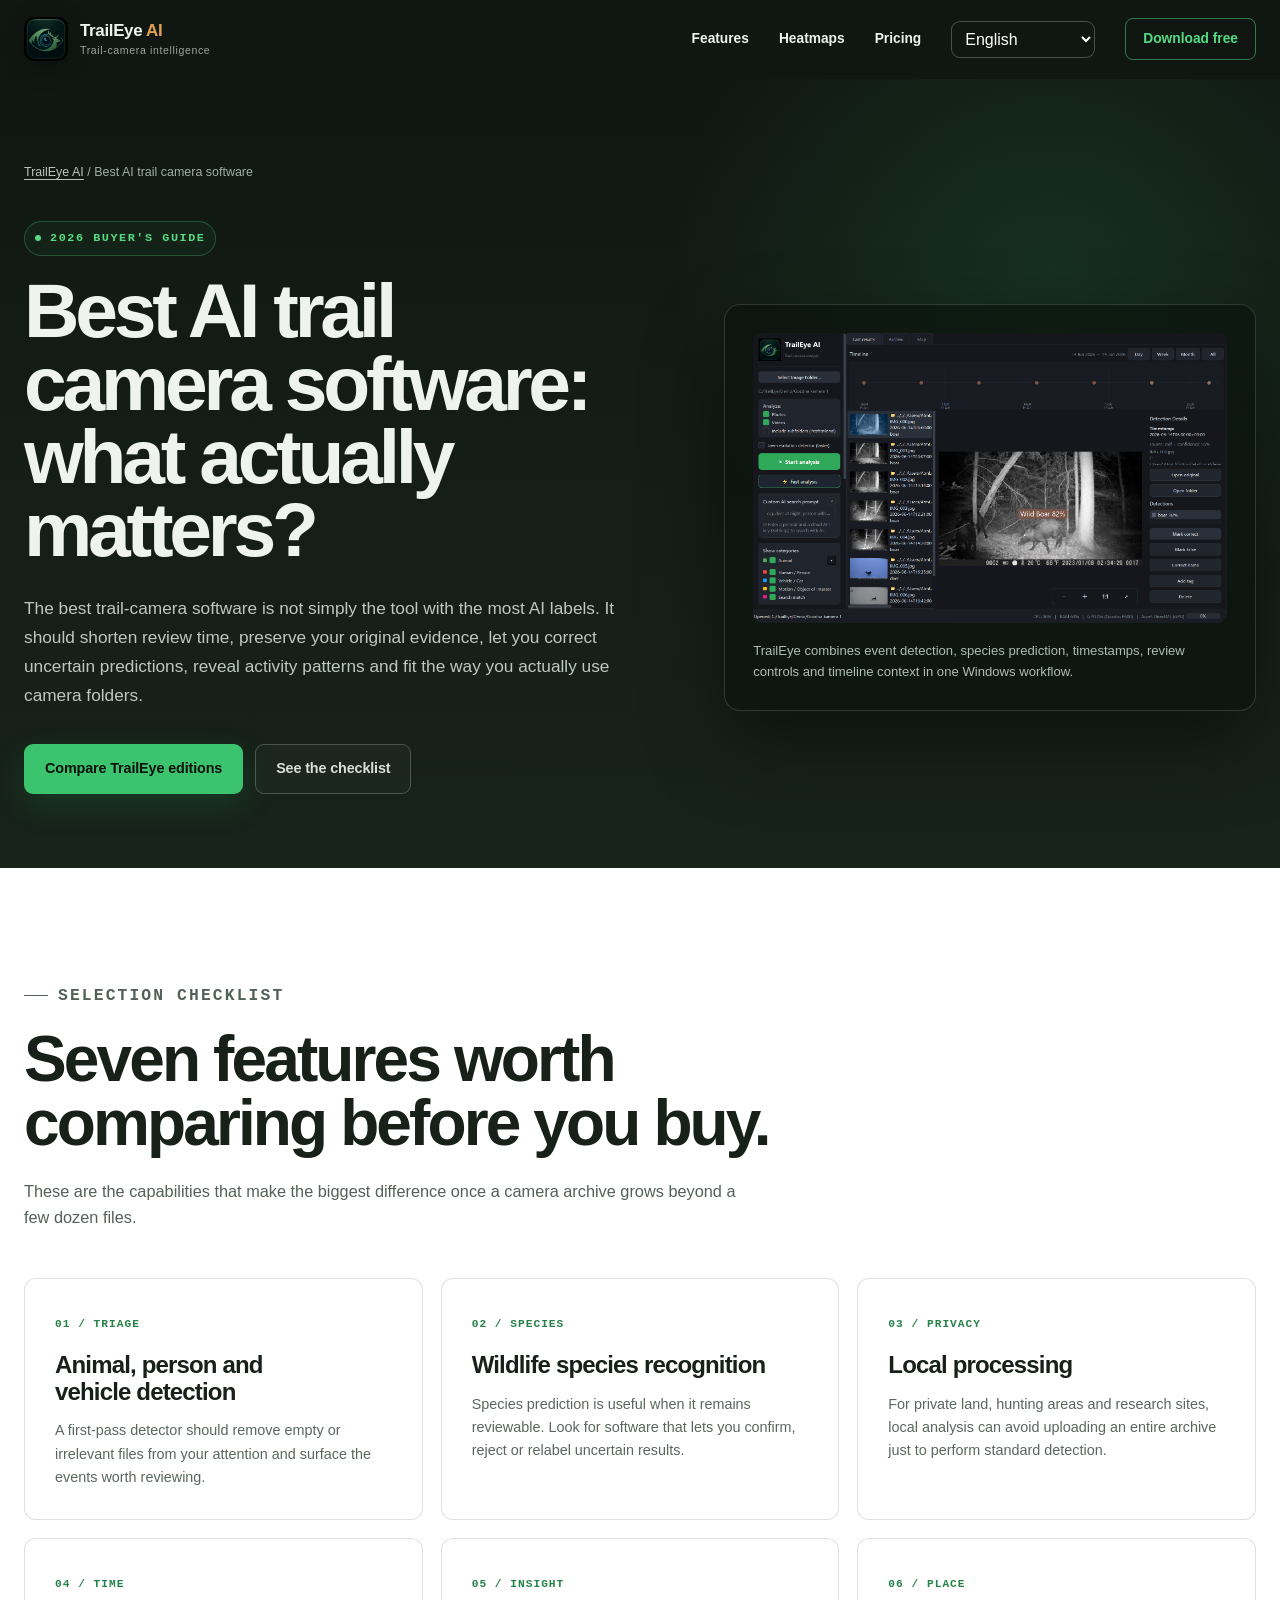
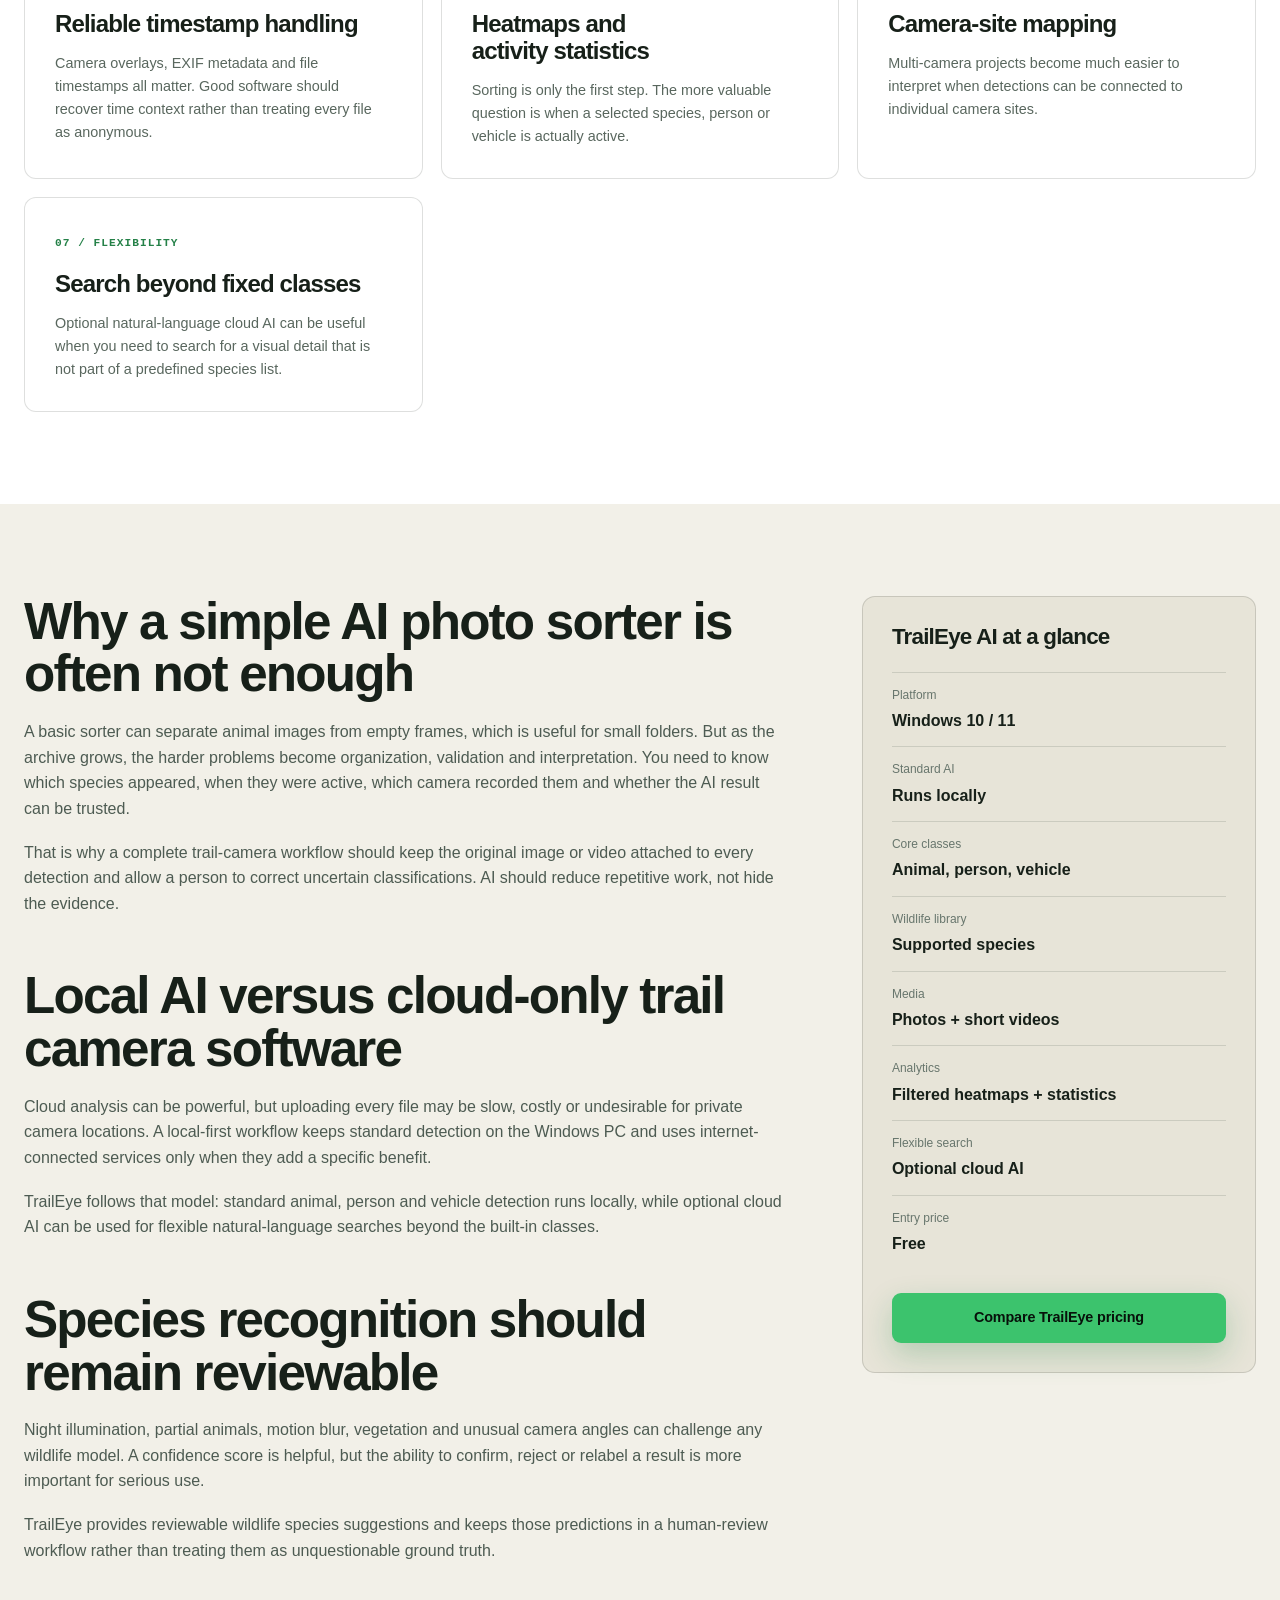
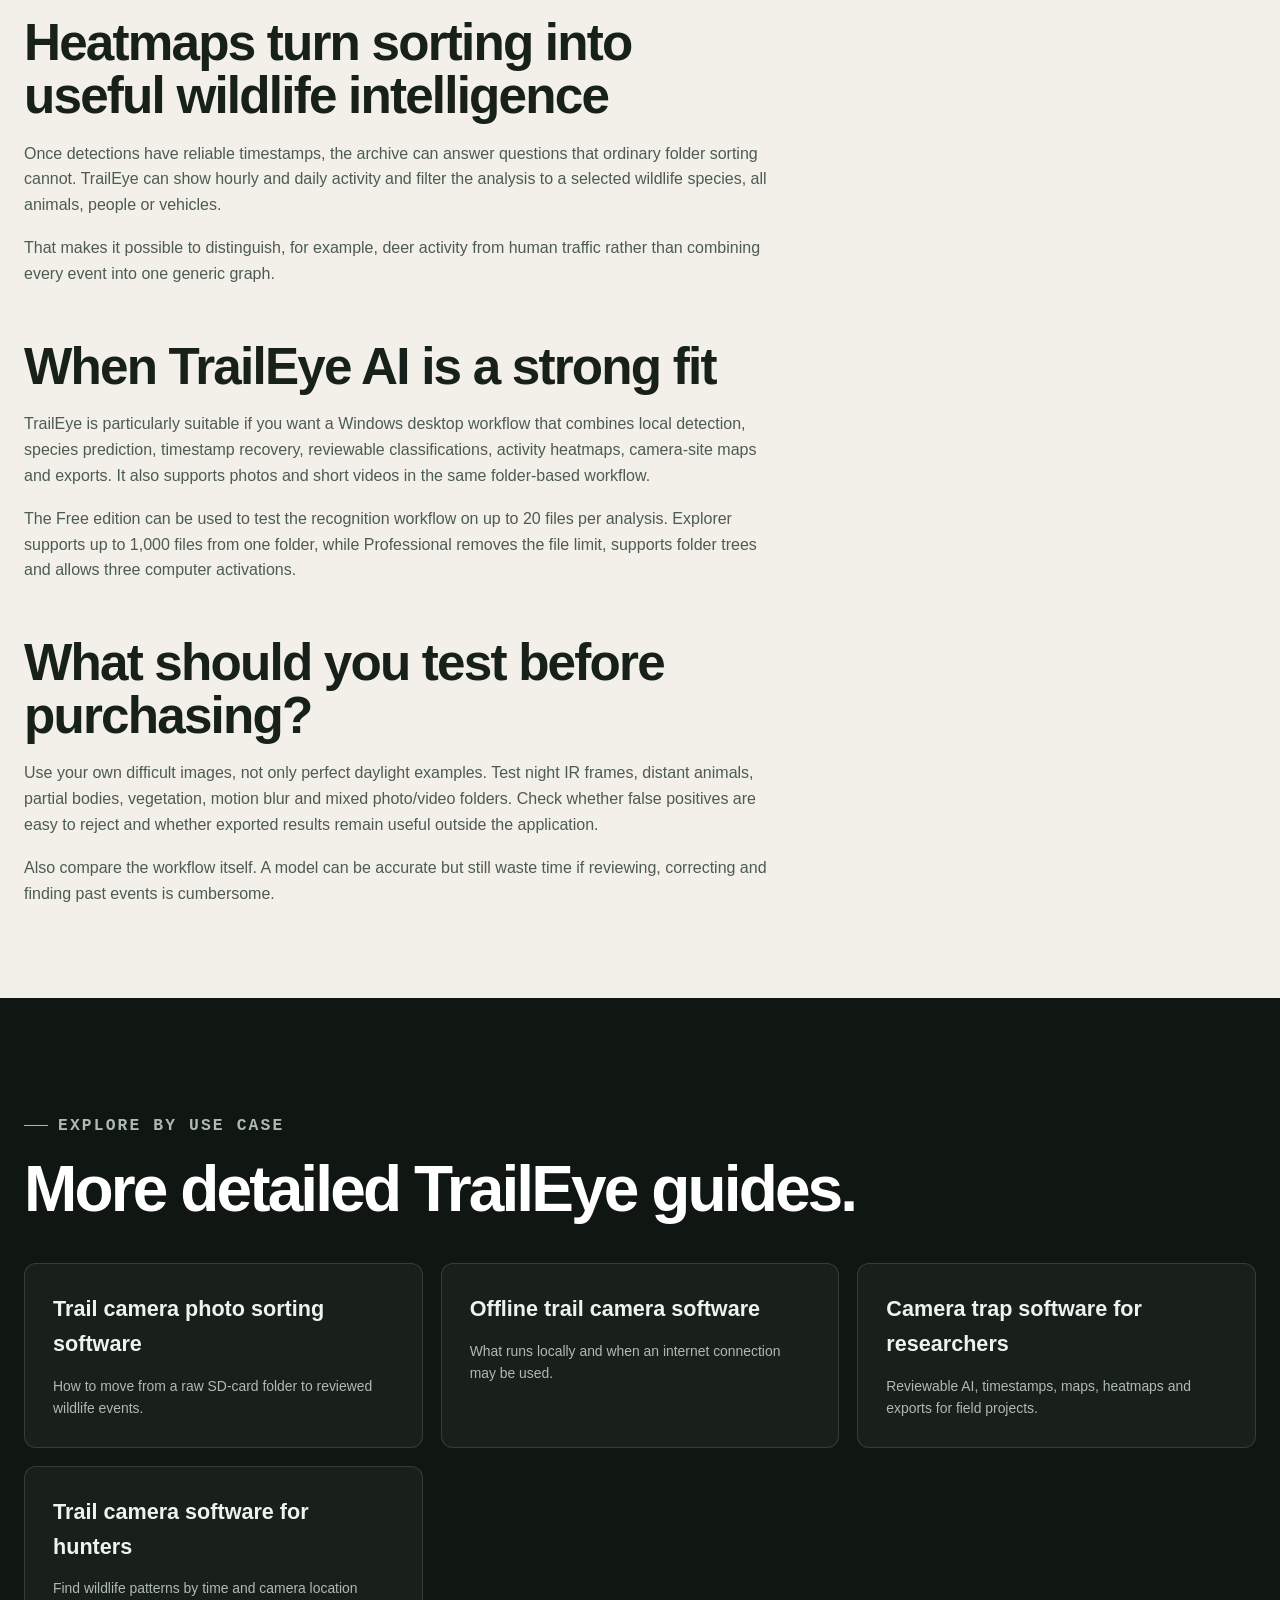
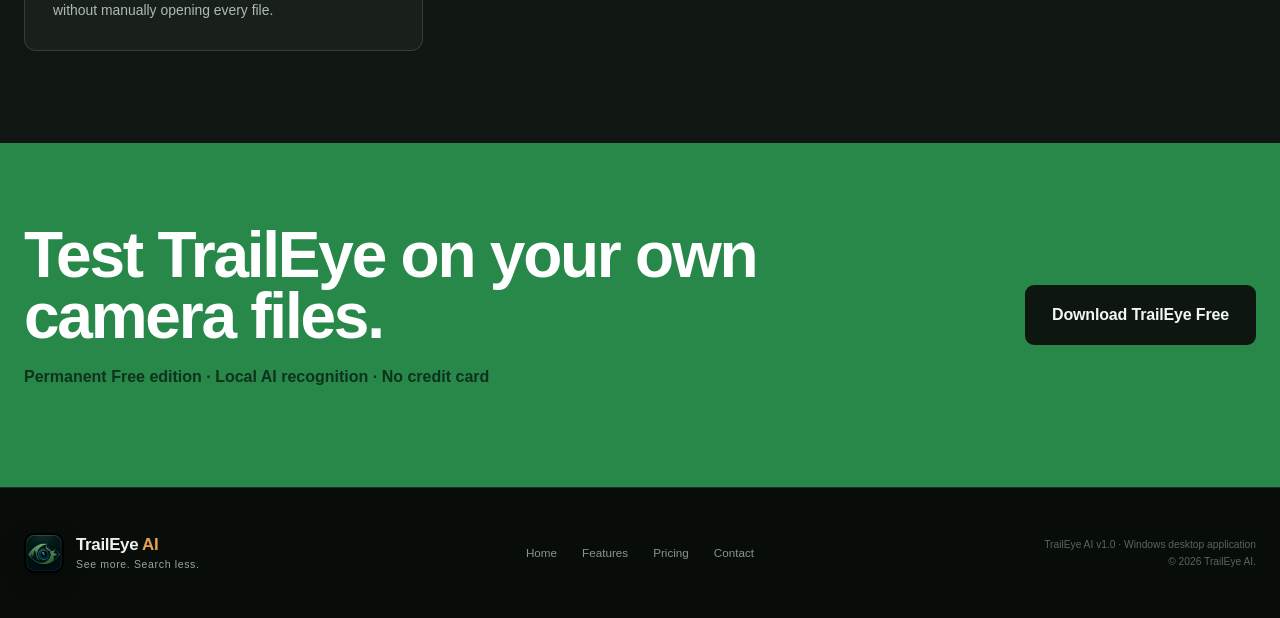
==== commit ad453608: "feat: add download and German SEO pages" ====
--- a/best-ai-trail-camera-software/index.html
+++ b/best-ai-trail-camera-software/index.html
@@ -49,7 +49,7 @@
       <a class="brand" href="../" aria-label="TrailEye AI home"><img src="../assets/traileye-logo.png" alt="" width="44" height="44"><span class="brand-copy"><strong>TrailEye <em>AI</em></strong><small>Trail-camera intelligence</small></span></a>
       <button class="nav-toggle" type="button" aria-expanded="false" aria-controls="primary-nav" data-nav-toggle><span></span><span></span><span></span><span class="sr-only">Open navigation</span></button>
       <nav class="primary-nav" id="primary-nav" aria-label="Primary navigation" data-nav>
-        <a href="../#features">Features</a><a href="../#insights">Heatmaps</a><a href="../#pricing">Pricing</a><a class="nav-cta" href="https://github.com/atmolab1/traileyeai-website/releases/download/v1.0.0/TrailEyeAI-Setup-1.0.0.exe" download>Download free</a>
+        <a href="../#features">Features</a><a href="../#insights">Heatmaps</a><a href="../#pricing">Pricing</a><a class="nav-cta" href="../download/">Download free</a>
       </nav>
     </div>
   </header>
@@ -98,7 +98,7 @@
 
           <h2>Species recognition should remain reviewable</h2>
           <p>Night illumination, partial animals, motion blur, vegetation and unusual camera angles can challenge any wildlife model. A confidence score is helpful, but the ability to confirm, reject or relabel a result is more important for serious use.</p>
-          <p>TrailEye currently includes a 38-species wildlife prediction library and keeps those predictions in a human-review workflow rather than treating them as unquestionable ground truth.</p>
+          <p>TrailEye provides reviewable wildlife species suggestions and keeps those predictions in a human-review workflow rather than treating them as unquestionable ground truth.</p>
 
           <h2>Heatmaps turn sorting into useful wildlife intelligence</h2>
           <p>Once detections have reliable timestamps, the archive can answer questions that ordinary folder sorting cannot. TrailEye can show hourly and daily activity and filter the analysis to a selected wildlife species, all animals, people or vehicles.</p>
@@ -119,7 +119,7 @@
             <div><dt>Platform</dt><dd>Windows 10 / 11</dd></div>
             <div><dt>Standard AI</dt><dd>Runs locally</dd></div>
             <div><dt>Core classes</dt><dd>Animal, person, vehicle</dd></div>
-            <div><dt>Wildlife library</dt><dd>38 supported species</dd></div>
+            <div><dt>Wildlife library</dt><dd>Supported species</dd></div>
             <div><dt>Media</dt><dd>Photos + short videos</dd></div>
             <div><dt>Analytics</dt><dd>Filtered heatmaps + statistics</dd></div>
             <div><dt>Flexible search</dt><dd>Optional cloud AI</dd></div>
@@ -142,7 +142,7 @@
       </div>
     </section>
 
-    <section class="landing-cta"><div class="container landing-cta-grid"><div><h2>Test TrailEye on your own camera files.</h2><p>Permanent Free edition · Local AI recognition · No credit card</p></div><a class="button button-large" href="https://github.com/atmolab1/traileyeai-website/releases/download/v1.0.0/TrailEyeAI-Setup-1.0.0.exe" download>Download TrailEye Free</a></div></section>
+    <section class="landing-cta"><div class="container landing-cta-grid"><div><h2>Test TrailEye on your own camera files.</h2><p>Permanent Free edition · Local AI recognition · No credit card</p></div><a class="button button-large" href="../download/">Download TrailEye Free</a></div></section>
   </main>
 
   <footer class="site-footer"><div class="container footer-grid"><a class="brand footer-brand" href="../" aria-label="TrailEye AI home"><img src="../assets/traileye-logo.png" alt="" width="40" height="40"><span class="brand-copy"><strong>TrailEye <em>AI</em></strong><small>See more. Search less.</small></span></a><div class="footer-links"><a href="../">Home</a><a href="../#features">Features</a><a href="../#pricing">Pricing</a><a href="mailto:provreme@gmail.com">Contact</a></div><p class="footer-meta">TrailEye AI v1.0 · Windows desktop application<br>© <span data-year></span> TrailEye AI.</p></div></footer>
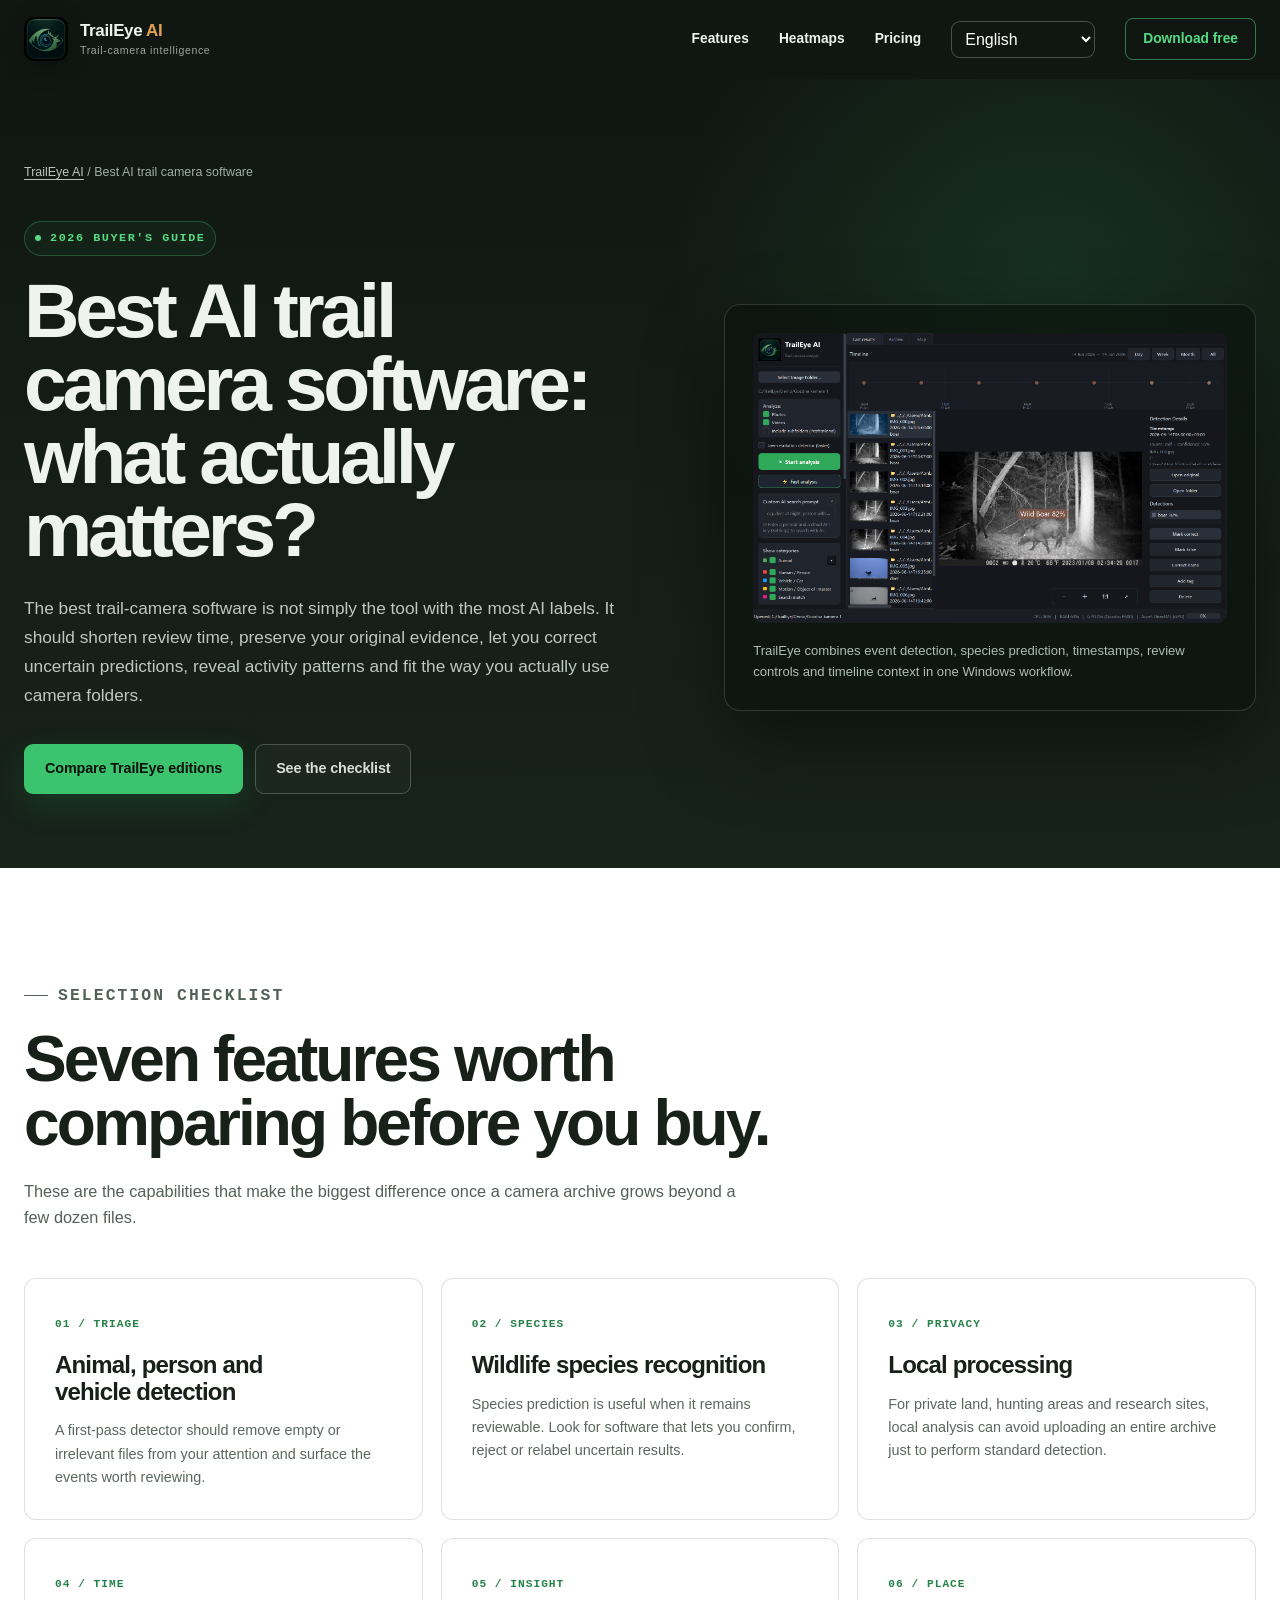
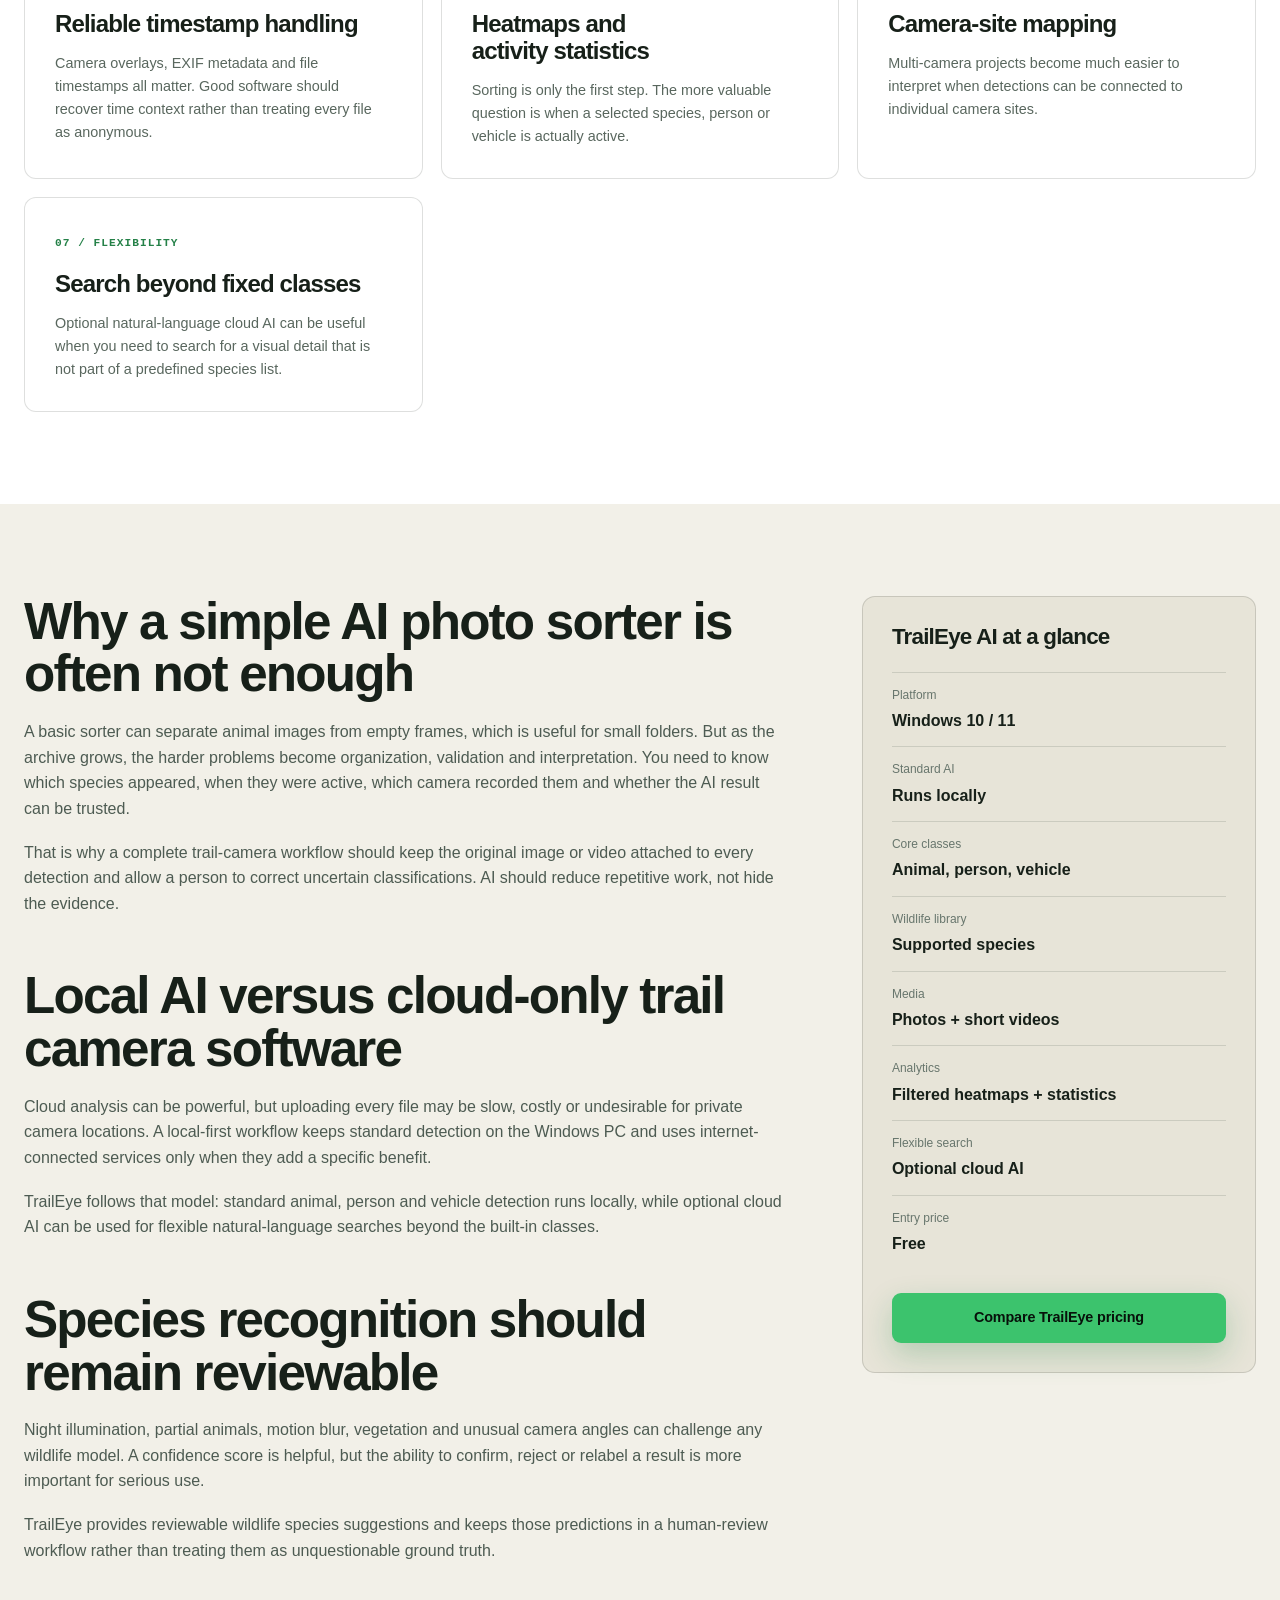
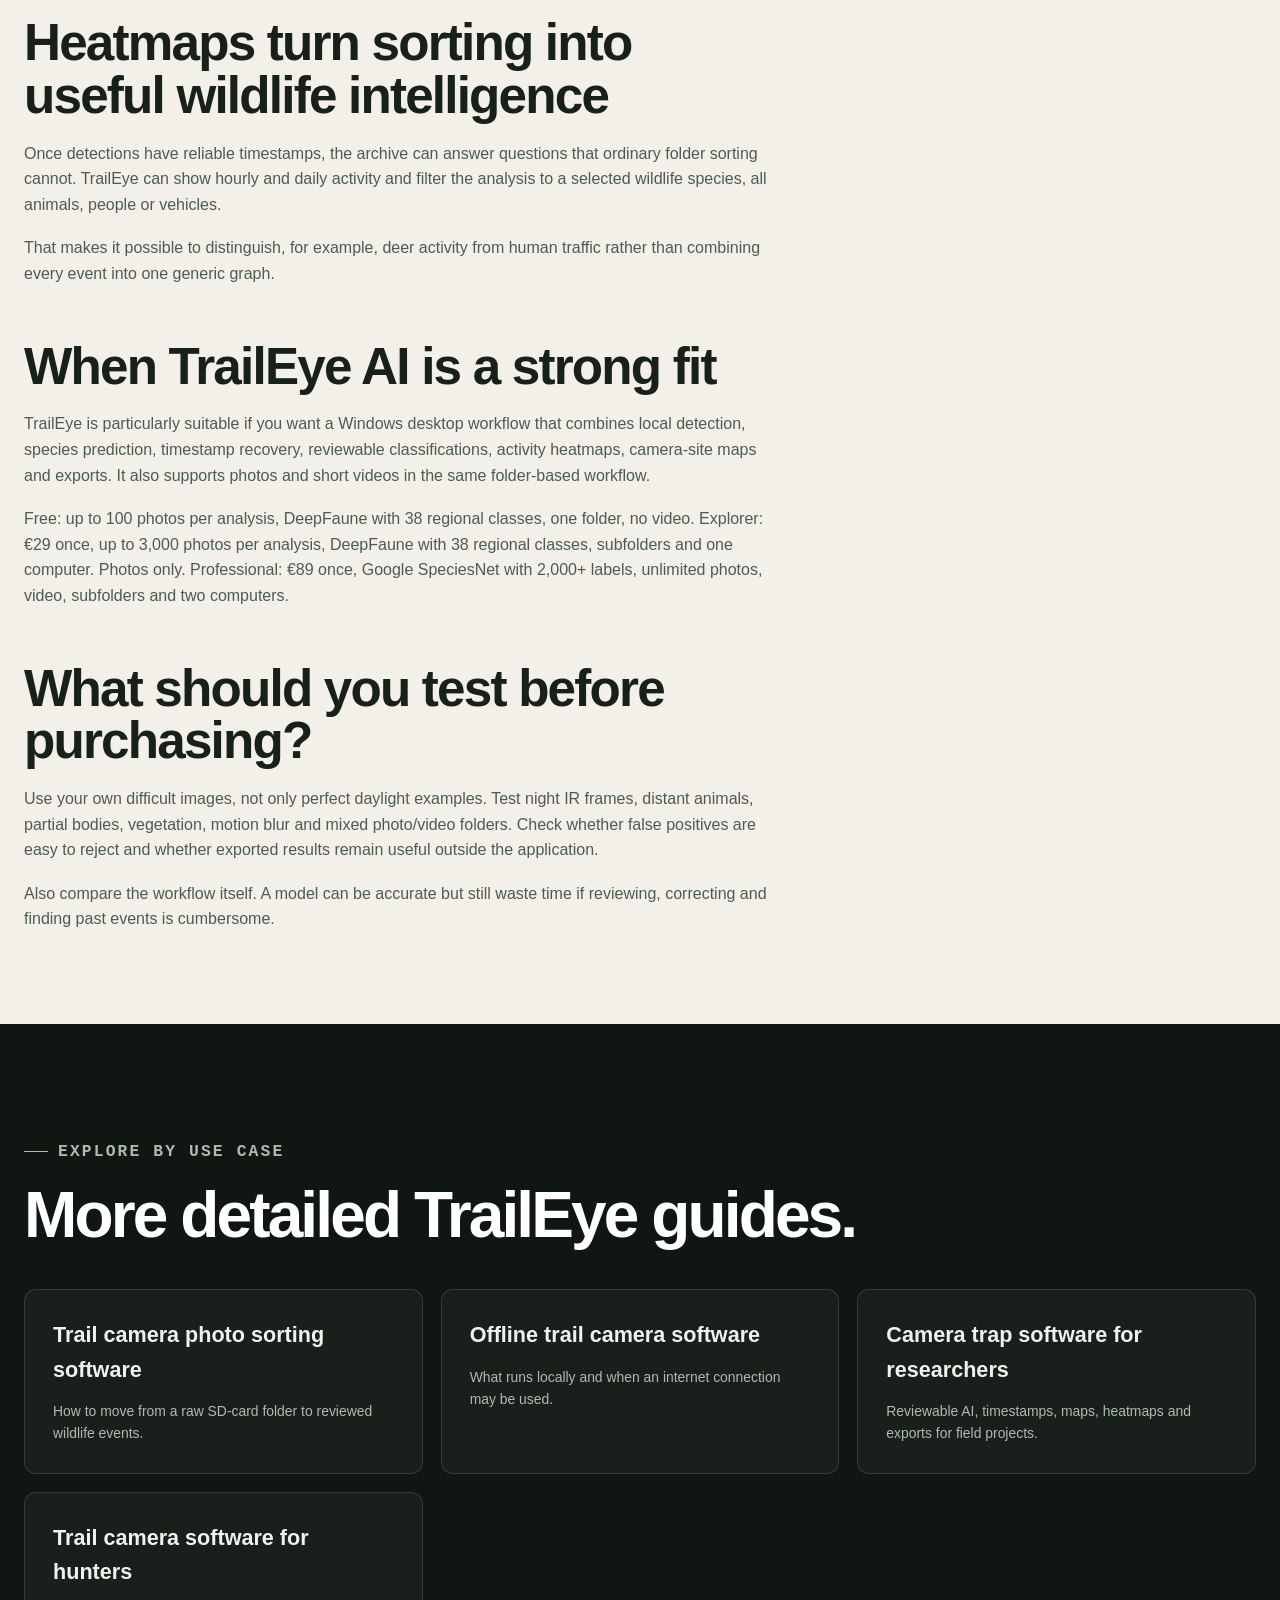
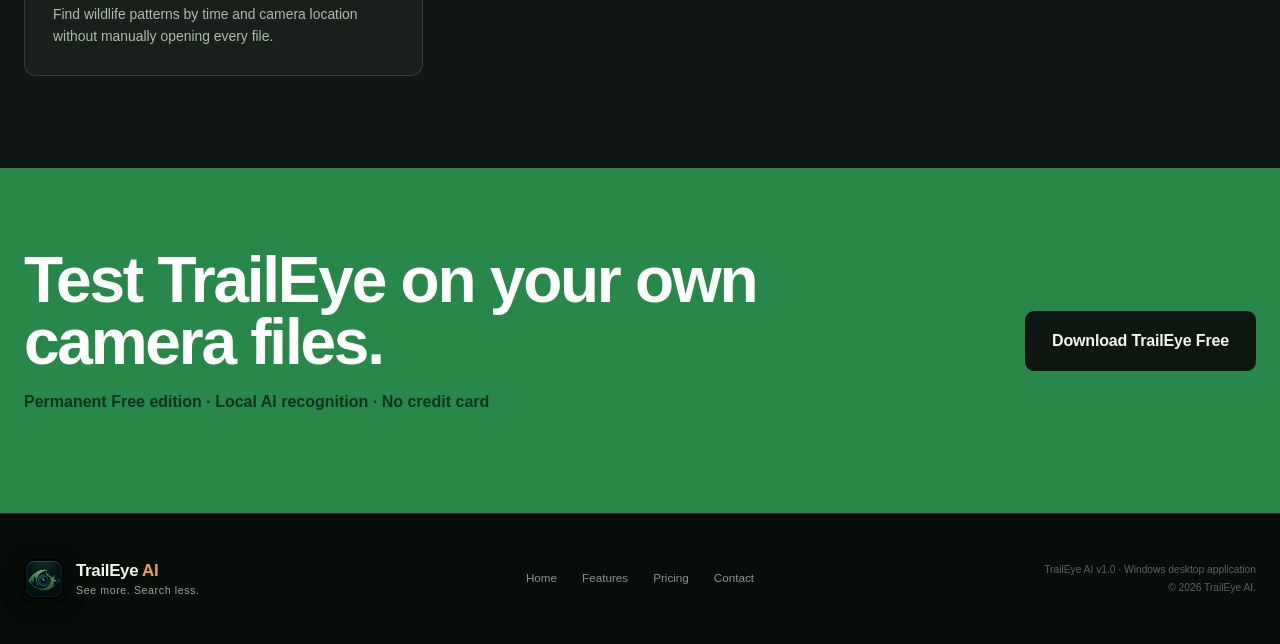
==== commit 8e5ca99f: "Update Explorer and Pro pricing, limits and bundled AI model descriptions Set Explorer to EUR 29, 30" ====
--- a/best-ai-trail-camera-software/index.html
+++ b/best-ai-trail-camera-software/index.html
@@ -106,7 +106,7 @@
 
           <h2>When TrailEye AI is a strong fit</h2>
           <p>TrailEye is particularly suitable if you want a Windows desktop workflow that combines local detection, species prediction, timestamp recovery, reviewable classifications, activity heatmaps, camera-site maps and exports. It also supports photos and short videos in the same folder-based workflow.</p>
-          <p>The Free edition can be used to test the recognition workflow on up to 20 files per analysis. Explorer supports up to 1,000 files from one folder, while Professional removes the file limit, supports folder trees and allows three computer activations.</p>
+          <p>Free: up to 100 photos per analysis, DeepFaune with 38 regional classes, one folder, no video. Explorer: €29 once, up to 3,000 photos per analysis, DeepFaune with 38 regional classes, subfolders and one computer. Photos only. Professional: €89 once, Google SpeciesNet with 2,000+ labels, unlimited photos, video, subfolders and two computers.</p>
 
           <h2>What should you test before purchasing?</h2>
           <p>Use your own difficult images, not only perfect daylight examples. Test night IR frames, distant animals, partial bodies, vegetation, motion blur and mixed photo/video folders. Check whether false positives are easy to reject and whether exported results remain useful outside the application.</p>
